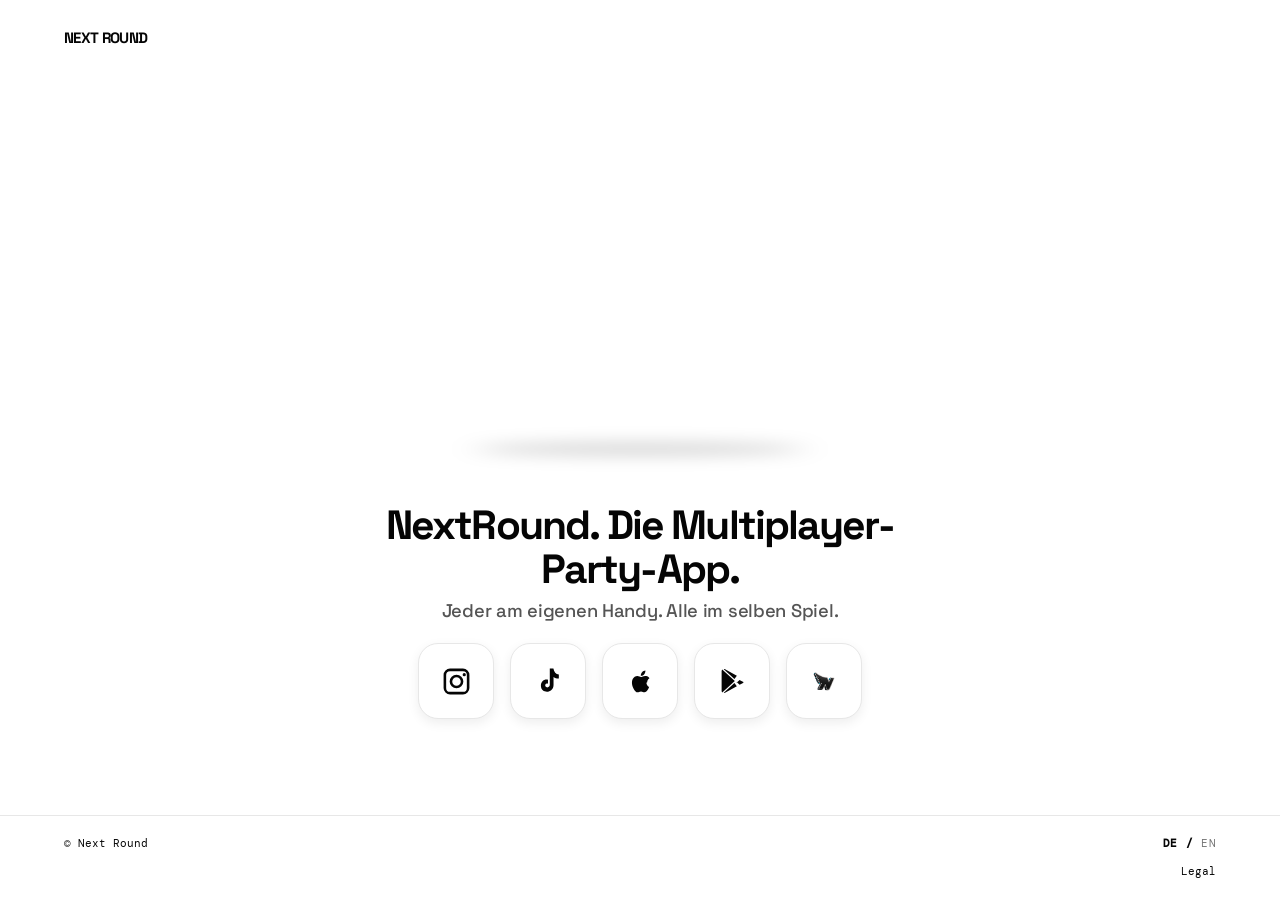
==== index.html @ 53baf475 "Update index.html" ====
<!doctype html>
<html lang="de">
<head>
  <meta charset="utf-8">
  <meta name="viewport" content="width=device-width,initial-scale=1">
  <meta name="theme-color" content="#ffffff">

  <title>NextRound. Die Multiplayer-Party-App.</title>

  <meta
    name="description"
    content="NextRound. Die Multiplayer-Party-App. Jeder am eigenen Handy. Alle im selben Spiel."
  >

  <meta property="og:title" content="NextRound. Die Multiplayer-Party-App.">
  <meta property="og:description" content="Jeder am eigenen Handy. Alle im selben Spiel.">
  <meta property="og:type" content="website">
  <meta
    property="og:image"
    content="https://ntjourney.github.io/C109D335-EFBE-4BED-9522-CA814AA267DD.png"
  >
  <meta property="og:image:alt" content="NextRound Logo">

  <meta name="twitter:card" content="summary_large_image">
  <meta name="twitter:title" content="NextRound. Die Multiplayer-Party-App.">
  <meta name="twitter:description" content="Jeder am eigenen Handy. Alle im selben Spiel.">
  <meta
    name="twitter:image"
    content="https://ntjourney.github.io/C109D335-EFBE-4BED-9522-CA814AA267DD.png"
  >

  <link rel="stylesheet" href="home.css">

  <style>
    .claim {
      line-height: 1.1;
    }

    .claim-main,
    .claim-sub {
      display: block;
    }

    .claim-main {
      font-size: clamp(1.55rem, 3.2vw, 2.55rem);
      font-weight: 700;
      letter-spacing: -.045em;
    }

    .claim-sub {
      margin-top: .55rem;
      font-size: clamp(.95rem, 1.45vw, 1.15rem);
      font-weight: 500;
      letter-spacing: -.015em;
      opacity: .68;
    }

    .store-modal[hidden] {
      display: none;
    }

    .store-modal {
      position: fixed;
      z-index: 1000;
      inset: 0;
    }

    .store-modal__backdrop {
      position: absolute;
      inset: 0;
      background: rgba(5, 5, 5, .42);
      backdrop-filter: blur(10px);
    }

    .store-modal__card {
      position: relative;
      z-index: 1;
      top: 50%;
      left: 50%;
      width: min(91vw, 480px);
      padding: 46px 34px 36px;
      border: 1px solid rgba(0, 0, 0, .06);
      border-radius: 30px;
      background: rgba(255, 255, 255, .97);
      box-shadow: 0 28px 80px rgba(0, 0, 0, .25);
      transform: translate(-50%, -50%);
      text-align: center;
    }

    .store-modal__close {
      position: absolute;
      top: 17px;
      right: 17px;
      display: grid;
      place-items: center;
      width: 34px;
      height: 34px;
      border: 0;
      border-radius: 50%;
      background: #f1f1f1;
      color: #050505;
      font-size: 24px;
      line-height: 1;
      cursor: pointer;
      transition: transform .18s, background .18s;
    }

    .store-modal__close:hover {
      background: #e7e7e7;
      transform: scale(1.06);
    }

    .store-modal__logo {
      display: block;
      width: 120px;
      height: 120px;
      margin: 0 auto 24px;
      object-fit: contain;
      filter: drop-shadow(0 14px 12px rgba(0, 0, 0, .22));
    }

    .store-modal__kicker {
      margin: 0 0 10px;
      color: #35bccc;
      font: 500 11px 'DM Mono', monospace;
      letter-spacing: .14em;
    }

    .store-modal h2 {
      margin: 0;
      color: #050505;
      font-size: clamp(28px, 6vw, 38px);
      font-weight: 700;
      letter-spacing: -.055em;
      line-height: 1.04;
    }

    .store-modal__text {
      margin: 16px 0 25px;
      color: #555;
      font-size: 16px;
      line-height: 1.55;
    }

    /* Footer-Aufbau */
    .site-footer .footer-inner {
      display: flex;
      width: 100%;
      flex-direction: column;
      gap: 14px;
    }

    .site-footer .footer-top {
      display: flex;
      width: 100%;
      align-items: center;
      justify-content: space-between;
      gap: 18px;
    }

    .site-footer .footer-links {
      display: flex;
      align-items: center;
      gap: 16px;
    }

    /* Legal-Link */
    .footer-links a {
      text-decoration: none;
      transition: color .18s ease;
    }

    .footer-links a:hover {
      color: #168e99;
      text-decoration: underline;
      text-decoration-color: var(--cyan);
    }

    /* Sprachumschaltung */
    .language-switch {
      display: flex;
      align-items: center;
      gap: 8px;
      color: #050505;
      font: 500 11px 'DM Mono', monospace;
      letter-spacing: .04em;
      text-transform: uppercase;
    }

    /* DE: aktiv, schwarz und fett */
    .language-switch .language-active,
    .language-switch .language-separator {
      color: #050505 !important;
      font-weight: 700 !important;
    }

    /* EN: inaktiv, heller und normal dick */
    .language-switch a {
      color: #777777 !important;
      font-weight: 400 !important;
      text-decoration: none;
      transition: color .18s ease;
    }

    .language-switch a:hover {
      color: #168e99 !important;
      text-decoration: underline;
      text-decoration-color: var(--cyan);
    }

    @media (max-width: 600px) {
      .store-modal__card {
        padding: 42px 24px 30px;
        border-radius: 26px;
      }

      .store-modal__logo {
        width: 105px;
        height: 105px;
        margin-bottom: 20px;
      }

      .site-footer {
        margin-top: 34px;
        padding-top: 28px;
        padding-bottom: 38px;
      }

      .site-footer .footer-inner {
        width: 100%;
        gap: 18px;
      }

      .site-footer .footer-top {
        align-items: center;
        justify-content: space-between;
      }

      .site-footer .footer-links {
        gap: 12px;
      }
    }

    /* Entfernt automatisch generierte Pseudoelemente */
    .language-switch::before,
    .language-switch::after,
    .language-switch *::before,
    .language-switch *::after {
      content: none !important;
      display: none !important;
    }
  </style>
</head>

<body>
  <div class="page">

    <header class="site-header">
      <div class="brand">Next Round</div>
    </header>

    <main>
      <section class="hero-3d" aria-label="Rotierendes Next Round N-Logo">
        <div id="logo3d"></div>
      </section>

      <p class="claim">
        <span class="claim-main">
          NextRound. Die Multiplayer-Party-App.
        </span>

        <span class="claim-sub">
          Jeder am eigenen Handy. Alle im selben Spiel.
        </span>
      </p>

      <div class="icon-row" aria-label="Next Round Links">

        <a
          class="icon-button"
          href="https://www.instagram.com/nt_j0urney?igsh=Z3h2dmNkZ2piNjZh"
          target="_blank"
          rel="noopener"
          aria-label="Instagram"
        >
          <svg viewBox="0 0 24 24" aria-hidden="true">
            <path d="M7 2h10a5 5 0 0 1 5 5v10a5 5 0 0 1-5 5H7a5 5 0 0 1-5-5V7a5 5 0 0 1 5-5Zm0 2a3 3 0 0 0-3 3v10a3 3 0 0 0 3 3h10a3 3 0 0 0 3-3V7a3 3 0 0 0-3-3H7Zm5 2.7A5.3 5.3 0 1 1 6.7 12 5.3 5.3 0 0 1 12 6.7Zm0 2A3.3 3.3 0 1 0 15.3 12 3.3 3.3 0 0 0 12 8.7ZM18 5.5a1.25 1.25 0 1 1 0 2.5 1.25 1.25 0 0 1 0-2.5Z"/>
          </svg>
        </a>

        <a
          class="icon-button"
          href="https://www.tiktok.com/@nt_journey?_r=1&_t=ZG-98kAqMVzl0T"
          target="_blank"
          rel="noopener"
          aria-label="TikTok"
        >
          <svg viewBox="0 0 24 24" aria-hidden="true">
            <path d="M15.8 2c.4 2.7 1.9 4.4 4.2 4.6v3.1c-1.5.1-2.8-.4-4.1-1.2v6.2c0 5-5.5 6.5-8.3 4.1-1.8-1.5-2-5.1-.4-6.8 1.1-1.2 2.6-1.7 4.4-1.4v3.1c-.8-.3-1.7.1-2 .7-.4.9.1 1.9 1 2.1 1.3.4 2.4-.6 2.4-1.9V2h2.8Z"/>
          </svg>
        </a>

        <button
          class="icon-button"
          type="button"
          data-store-modal
          aria-label="App Store"
        >
          <svg viewBox="0 0 24 24" aria-hidden="true">
            <path d="M17.1 12.7c0-2.2 1.8-3.2 1.9-3.3-1-1.5-2.6-1.7-3.2-1.7-1.4-.1-2.7.8-3.4.8-.7 0-1.7-.8-2.8-.8-1.5 0-2.8.9-3.5 2.2-1.5 2.6-.4 6.4 1 8.4.7 1 1.5 2.1 2.6 2.1 1 0 1.4-.7 2.7-.7 1.2 0 1.6.7 2.7.7 1.1 0 1.8-1 2.5-2 .8-1.1 1.1-2.2 1.1-2.3-.1 0-2.1-.8-2.1-3.4ZM14.9 6.3c.6-.8 1-1.8.9-2.9-.9 0-2 .6-2.6 1.4-.6.7-1.1 1.8-1 2.8 1 .1 2-.5 2.7-1.3Z"/>
          </svg>
        </button>

        <button
          class="icon-button"
          type="button"
          data-store-modal
          aria-label="Google Play"
        >
          <svg class="play" viewBox="0 0 24 24" aria-hidden="true">
            <path d="M3.5 2.4 13.9 12 3.5 21.6c-.3-.4-.5-.9-.5-1.5V3.9c0-.6.2-1.1.5-1.5Zm11.9 11 2.5-2.3c.8.4 2.2 1.2 2.8 1.5.5.3.5.8 0 1.1l-2.8 1.5-2.5-2.4Zm-1.8.2-8.8 8.1c.4.2.9.2 1.4-.1l9.4-5.2-2-2.8Zm0-3.2 2-2.8-9.4-5.2c-.5-.3-1-.3-1.4-.1l8.8 8.1Z"/>
          </svg>
        </button>

        <a
          class="icon-button"
          href="https://next-round-f1d727ea.base44.app/"
          target="_blank"
          rel="noopener"
          aria-label="NextRound Web-App öffnen"
        >
          <img
            src="C109D335-EFBE-4BED-9522-CA814AA267DD.png"
            alt=""
            aria-hidden="true"
            style="width:28px;height:28px;object-fit:contain"
          >
        </a>

      </div>
    </main>

    <footer class="site-footer">
      <div class="footer-inner">

        <div class="footer-top">
          <div>© <span id="year"></span> Next Round</div>

          <div class="language-switch" aria-label="Sprache">
            <span class="language-active">DE</span>
            <span class="language-separator" aria-hidden="true">/</span>
            <a href="en/index.html" lang="en">EN</a>
          </div>
        </div>

        <nav class="footer-links" aria-label="Rechtliches">
          <a href="legal.html">Legal</a>
        </nav>

      </div>
    </footer>

  </div>

  <div
    class="store-modal"
    id="store-modal"
    hidden
    role="dialog"
    aria-modal="true"
    aria-labelledby="modal-title"
  >
    <div class="store-modal__backdrop" data-close-modal></div>

    <section class="store-modal__card">

      <button
        class="store-modal__close"
        type="button"
        aria-label="Schließen"
        data-close-modal
      >
        ×
      </button>

      <img
        class="store-modal__logo"
        src="C109D335-EFBE-4BED-9522-CA814AA267DD.png"
        alt="NextRound Logo"
      >

      <p class="store-modal__kicker">COMING SOON</p>

      <h2 id="modal-title">
        Die App ist bald verfügbar.
      </h2>

      <p class="store-modal__text">
        Wir arbeiten mit Hochdruck daran.<br>
        Sei gespannt!
      </p>

    </section>
  </div>

  <script>
    document.getElementById("year").textContent =
      new Date().getFullYear();

    const storeModal =
      document.getElementById("store-modal");

    const openStoreModal = () => {
      storeModal.hidden = false;
      document.body.style.overflow = "hidden";
    };

    const closeStoreModal = () => {
      storeModal.hidden = true;
      document.body.style.overflow = "";
    };

    document
      .querySelectorAll("[data-store-modal]")
      .forEach((button) => {
        button.addEventListener("click", openStoreModal);
      });
---- home.css ----
@import url('https://fonts.googleapis.com/css2?family=DM+Mono:wght@400;500&family=Space+Grotesk:wght@400;500;600;700&display=swap');

:root {
  --cyan: #66dce8;
  --black: #050505;
  --line: #e7e7e7;
}

* {
  box-sizing: border-box;
}

html,
body {
  min-height: 100%;
  margin: 0;
  background: #fff;
}

body {
  color: var(--black);
  font-family: 'Space Grotesk', Arial, sans-serif;
}

.page {
  display: grid;
  grid-template-rows: auto minmax(0, 1fr) auto;
  height: 100svh;
  min-height: 100svh;
  overflow: hidden;
}

header,
main,
footer {
  width: min(100%, 1440px);
  margin: auto;
}

.site-header {
  display: flex;
  align-items: center;
  justify-content: space-between;
  padding: 28px clamp(24px, 5vw, 74px);
}

.brand {
  font-size: 15px;
  font-weight: 700;
  letter-spacing: -.045em;
  text-transform: uppercase;
}

.status {
  display: flex;
  align-items: center;
  gap: 10px;
  padding: 9px 15px 9px 13px;
  border-radius: 999px;
  background: var(--black);
  color: #fff;
  font: 11px 'DM Mono', monospace;
  text-transform: uppercase;
}

.dot {
  width: 9px;
  height: 9px;
  border-radius: 50%;
  background: var(--cyan);
  box-shadow: 0 0 13px rgba(102, 220, 232, .8);
}

main {
  min-height: 0;
  display: flex;
  flex-direction: column;
  align-items: center;
  justify-content: center;
  padding: 10px clamp(20px, 5vw, 72px) 22px;
  text-align: center;
}

.hero-3d {
  position: relative;
  width: min(100%, 650px);
  height: clamp(260px, 38svh, 430px);
  isolation: isolate;
}

.hero-3d:after {
  position: absolute;
  z-index: -1;
  bottom: 11%;
  left: 50%;
  width: clamp(160px, 31vw, 330px);
  height: 28px;
  border-radius: 50%;
  background: rgba(0, 0, 0, .16);
  filter: blur(17px);
  transform: translateX(-50%) scaleY(.48);
  content: '';
}

#logo3d,
#logo3d canvas {
  display: block;
  width: 100%;
  height: 100%;
  outline: 0;
}

.claim {
  max-width: 590px;
  margin: 2px auto 22px;
  font-size: clamp(19px, 2.1vw, 25px);
  font-weight: 500;
  letter-spacing: -.025em;
  line-height: 1.4;
}

.icon-row {
  display: flex;
  flex-wrap: wrap;
  justify-content: center;
  gap: 16px;
}

.icon-button {
  display: grid;
  place-items: center;
  width: 76px;
  height: 76px;
  border: 1px solid var(--line);
  border-radius: 20px;
  background: #fff;
  color: var(--black);
  box-shadow: 0 4px 12px rgba(0, 0, 0, .07);
  transition: transform .18s ease, box-shadow .18s ease;
}

.icon-button:hover {
  box-shadow: 0 8px 18px rgba(0, 0, 0, .12);
  transform: translateY(-3px);
}

.icon-button svg {
  width: 31px;
  height: 31px;
  fill: currentColor;
}

.icon-button .play {
  width: 29px;
  height: 32px;
}

.site-footer {
  display: flex;
  align-items: center;
  justify-content: space-between;
  gap: 18px;
  margin-top: auto;
  padding: 20px clamp(24px, 5vw, 74px) 22px;
  border-top: 1px solid var(--line);
  font: 11px 'DM Mono', monospace;
}

.site-footer nav {
  display: flex;
  flex-wrap: wrap;
  justify-content: flex-end;
  gap: 16px;
}

.site-footer a {
  color: var(--black);
  text-decoration: none;
}

.site-footer a:hover {
  text-decoration: underline;
}

@media (max-width: 600px) {
  .page {
    height: auto;
    min-height: 100svh;
    overflow: visible;
  }

  .site-header {
    padding-top: 22px;
    padding-bottom: 20px;
  }

  .brand {
    font-size: 14px;
  }

  .status {
    gap: 8px;
    padding: 8px 12px;
    font-size: 10px;
  }

  .dot {
    width: 8px;
    height: 8px;
  }

  main {
    justify-content: flex-start;
    min-height: 100svh;
        padding-top: 8px;
        padding-bottom: 40px;
  }

  .hero-3d {
    height: clamp(300px, 92vw, 410px);
  }

  .hero-3d:after {
    bottom: 9%;
    width: 210px;
  }

  .claim {
    max-width: 400px;
    margin-top: 0;
    margin-bottom: 29px;
    font-size: clamp(18px, 5.1vw, 22px);
  }

  .icon-row {
    gap: 11px;
  }

  .icon-button {
    width: 64px;
    height: 64px;
    border-radius: 17px;
  }

  .icon-button svg {
    width: 27px;
    height: 27px;
  }

  .icon-button .play {
    width: 29px;
    height: 32px;
  }

  .site-footer {
    flex-direction: column;
    align-items: flex-start;
    margin-top: 0px;
    padding-top: 40px;
    padding-bottom: 26px;
  }

  .site-footer nav {
    justify-content: flex-start;
    gap: 12px;
  }
}
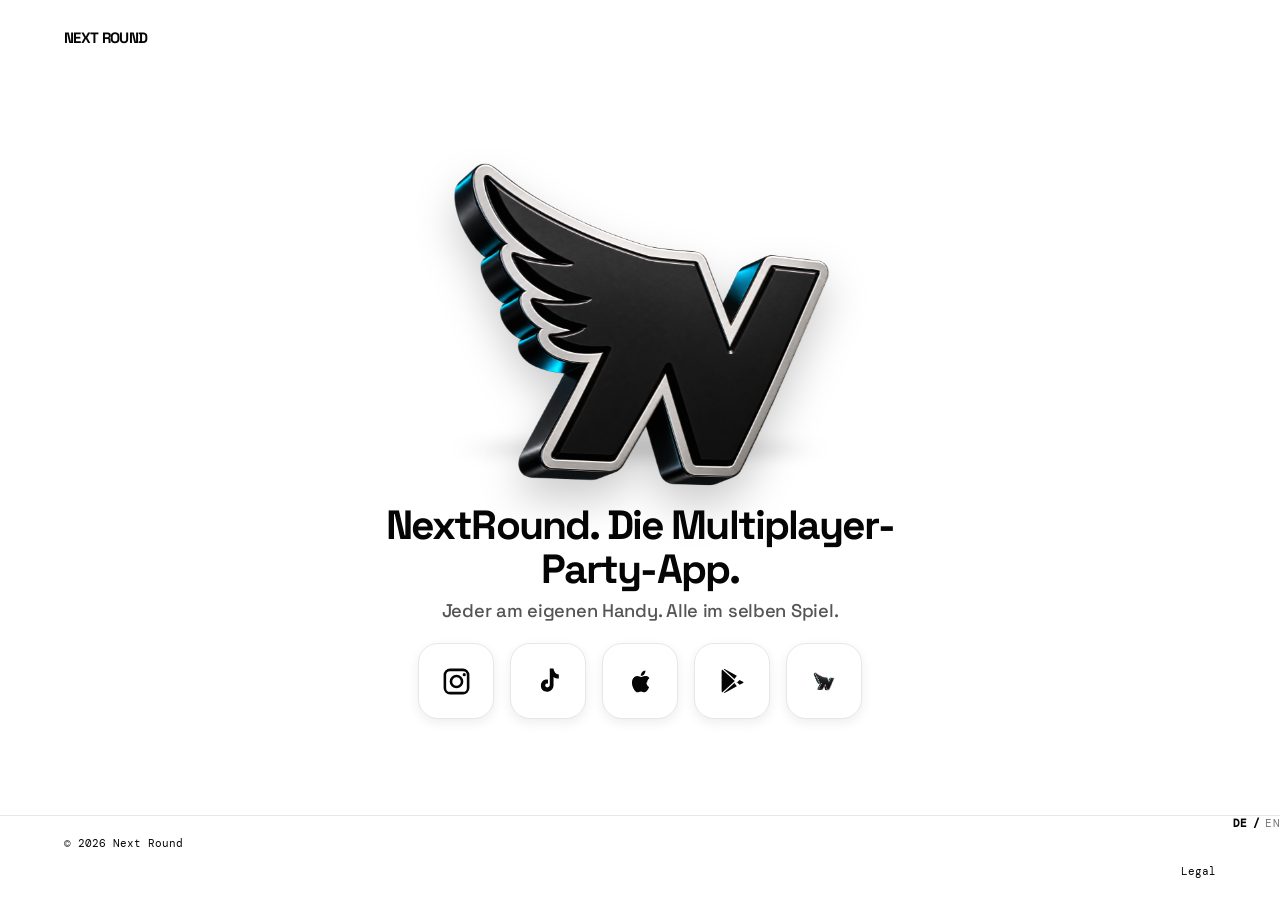
==== commit de3525a1: "Update index.html" ====
--- a/index.html
+++ b/index.html
@@ -420,8 +420,25 @@
       document.body.style.overflow = "";
     };
 
-    document
+     document
       .querySelectorAll("[data-store-modal]")
       .forEach((button) => {
         button.addEventListener("click", openStoreModal);
       });
+
+    document
+      .querySelectorAll("[data-close-modal]")
+      .forEach((button) => {
+        button.addEventListener("click", closeStoreModal);
+      });
+
+    document.addEventListener("keydown", (event) => {
+      if (event.key === "Escape" && !storeModal.hidden) {
+        closeStoreModal();
+      }
+    });
+  </script>
+
+  <script type="module" src="hero-3d.js"></script>
+</body>
+</html>
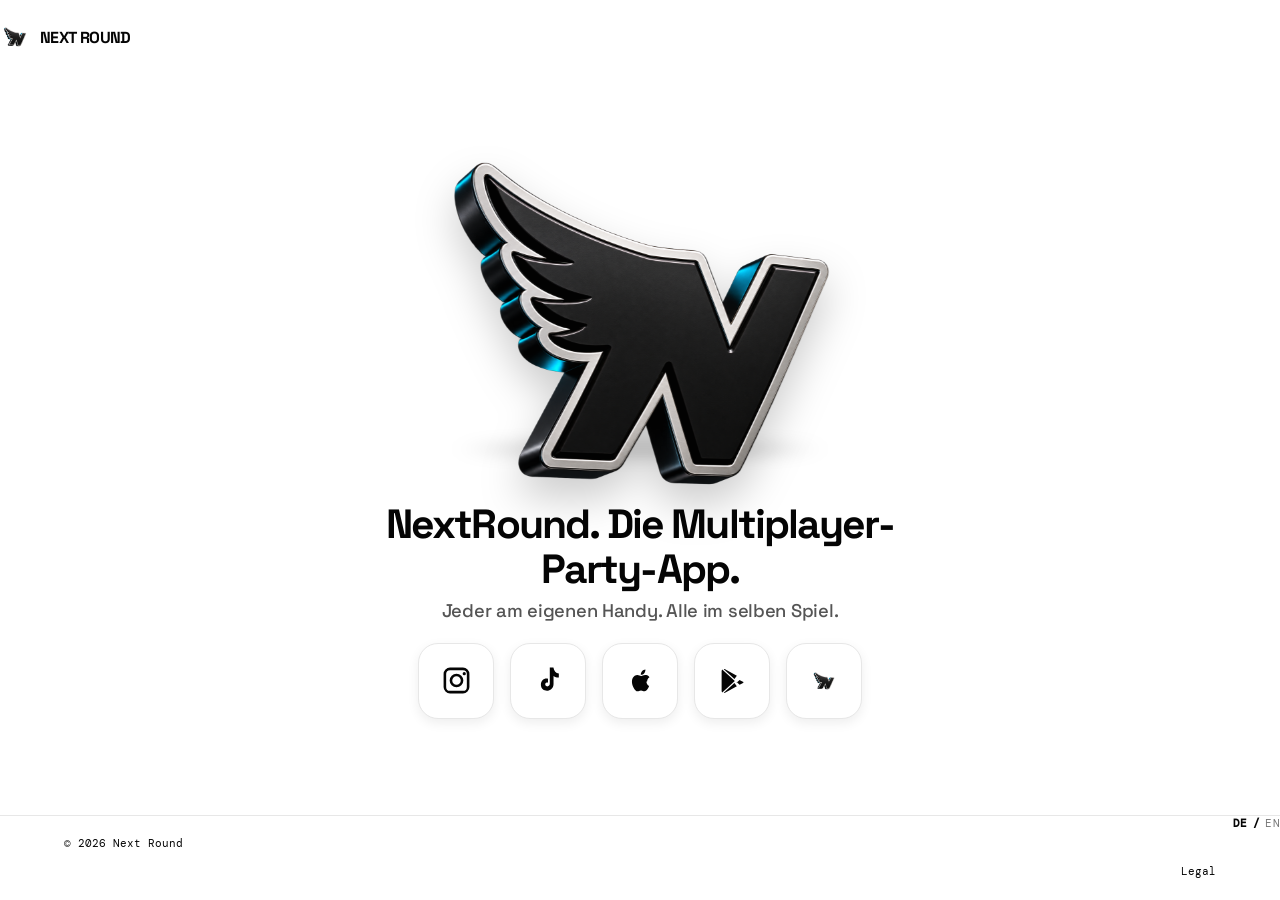
==== commit 90df2c4e: "Update index.html" ====
--- a/index.html
+++ b/index.html
@@ -32,232 +32,273 @@
   <link rel="stylesheet" href="home.css">
 
   <style>
-    .claim {
-      line-height: 1.1;
-    }
-
-    .claim-main,
-    .claim-sub {
-      display: block;
-    }
-
-    .claim-main {
-      font-size: clamp(1.55rem, 3.2vw, 2.55rem);
-      font-weight: 700;
-      letter-spacing: -.045em;
-    }
-
-    .claim-sub {
-      margin-top: .55rem;
-      font-size: clamp(.95rem, 1.45vw, 1.15rem);
-      font-weight: 500;
-      letter-spacing: -.015em;
-      opacity: .68;
-    }
-
-    .store-modal[hidden] {
-      display: none;
-    }
-
-    .store-modal {
-      position: fixed;
-      z-index: 1000;
-      inset: 0;
-    }
-
-    .store-modal__backdrop {
-      position: absolute;
-      inset: 0;
-      background: rgba(5, 5, 5, .42);
-      backdrop-filter: blur(10px);
-    }
-
+  .claim {
+    line-height: 1.1;
+  }
+
+  .claim-main,
+  .claim-sub {
+    display: block;
+  }
+
+  .claim-main {
+    font-size: clamp(1.55rem, 3.2vw, 2.55rem);
+    font-weight: 700;
+    letter-spacing: -.045em;
+  }
+
+  .claim-sub {
+    margin-top: .55rem;
+    font-size: clamp(.95rem, 1.45vw, 1.15rem);
+    font-weight: 500;
+    letter-spacing: -.015em;
+    opacity: .68;
+  }
+
+  .store-modal[hidden] {
+    display: none;
+  }
+
+  .store-modal {
+    position: fixed;
+    z-index: 1000;
+    inset: 0;
+  }
+
+  .store-modal__backdrop {
+    position: absolute;
+    inset: 0;
+    background: rgba(5, 5, 5, .42);
+    backdrop-filter: blur(10px);
+  }
+
+  .store-modal__card {
+    position: relative;
+    z-index: 1;
+    top: 50%;
+    left: 50%;
+    width: min(91vw, 480px);
+    padding: 46px 34px 36px;
+    border: 1px solid rgba(0, 0, 0, .06);
+    border-radius: 30px;
+    background: rgba(255, 255, 255, .97);
+    box-shadow: 0 28px 80px rgba(0, 0, 0, .25);
+    transform: translate(-50%, -50%);
+    text-align: center;
+  }
+
+  .store-modal__close {
+    position: absolute;
+    top: 17px;
+    right: 17px;
+    display: grid;
+    place-items: center;
+    width: 34px;
+    height: 34px;
+    border: 0;
+    border-radius: 50%;
+    background: #f1f1f1;
+    color: #050505;
+    font-size: 24px;
+    line-height: 1;
+    cursor: pointer;
+    transition: transform .18s, background .18s;
+  }
+
+  .store-modal__close:hover {
+    background: #e7e7e7;
+    transform: scale(1.06);
+  }
+
+  .store-modal__logo {
+    display: block;
+    width: 120px;
+    height: 120px;
+    margin: 0 auto 24px;
+    object-fit: contain;
+    filter: drop-shadow(0 14px 12px rgba(0, 0, 0, .22));
+  }
+
+  .store-modal__kicker {
+    margin: 0 0 10px;
+    color: #35bccc;
+    font: 500 11px 'DM Mono', monospace;
+    letter-spacing: .14em;
+  }
+
+  .store-modal h2 {
+    margin: 0;
+    color: #050505;
+    font-size: clamp(28px, 6vw, 38px);
+    font-weight: 700;
+    letter-spacing: -.055em;
+    line-height: 1.04;
+  }
+
+  .store-modal__text {
+    margin: 16px 0 25px;
+    color: #555;
+    font-size: 16px;
+    line-height: 1.55;
+  }
+
+  /* Footer-Aufbau */
+  .site-footer .footer-inner {
+    display: flex;
+    width: 100%;
+    flex-direction: column;
+    gap: 14px;
+  }
+
+  .site-footer .footer-top {
+    display: flex;
+    width: 100%;
+    align-items: center;
+    justify-content: space-between;
+    gap: 18px;
+  }
+
+  .site-footer .footer-links {
+    display: flex;
+    align-items: center;
+    gap: 16px;
+  }
+
+  /* Legal-Link */
+  .footer-links a {
+    text-decoration: none;
+    transition: color .18s ease;
+  }
+
+  .footer-links a:hover {
+    color: #168e99;
+    text-decoration: underline;
+    text-decoration-color: var(--cyan);
+  }
+
+  /* Sprachumschaltung */
+  .language-switch {
+    display: flex;
+    align-items: center;
+    gap: 8px;
+    color: #050505;
+    font: 500 11px 'DM Mono', monospace;
+    letter-spacing: .04em;
+    text-transform: uppercase;
+  }
+
+  /* DE: aktiv, schwarz und fett */
+  .language-switch .language-active,
+  .language-switch .language-separator {
+    color: #050505 !important;
+    font-weight: 700 !important;
+  }
+
+  /* EN: inaktiv, heller und normal dick */
+  .language-switch a {
+    color: #777777 !important;
+    font-weight: 400 !important;
+    text-decoration: none;
+    transition: color .18s ease;
+  }
+
+  .language-switch a:hover {
+    color: #168e99 !important;
+    text-decoration: underline;
+    text-decoration-color: var(--cyan);
+  }
+
+  @media (max-width: 600px) {
     .store-modal__card {
-      position: relative;
-      z-index: 1;
-      top: 50%;
-      left: 50%;
-      width: min(91vw, 480px);
-      padding: 46px 34px 36px;
-      border: 1px solid rgba(0, 0, 0, .06);
-      border-radius: 30px;
-      background: rgba(255, 255, 255, .97);
-      box-shadow: 0 28px 80px rgba(0, 0, 0, .25);
-      transform: translate(-50%, -50%);
-      text-align: center;
-    }
-
-    .store-modal__close {
-      position: absolute;
-      top: 17px;
-      right: 17px;
-      display: grid;
-      place-items: center;
-      width: 34px;
-      height: 34px;
-      border: 0;
-      border-radius: 50%;
-      background: #f1f1f1;
-      color: #050505;
-      font-size: 24px;
-      line-height: 1;
-      cursor: pointer;
-      transition: transform .18s, background .18s;
-    }
-
-    .store-modal__close:hover {
-      background: #e7e7e7;
-      transform: scale(1.06);
+      padding: 42px 24px 30px;
+      border-radius: 26px;
     }
 
     .store-modal__logo {
-      display: block;
-      width: 120px;
-      height: 120px;
-      margin: 0 auto 24px;
-      object-fit: contain;
-      filter: drop-shadow(0 14px 12px rgba(0, 0, 0, .22));
-    }
-
-    .store-modal__kicker {
-      margin: 0 0 10px;
-      color: #35bccc;
-      font: 500 11px 'DM Mono', monospace;
-      letter-spacing: .14em;
-    }
-
-    .store-modal h2 {
-      margin: 0;
-      color: #050505;
-      font-size: clamp(28px, 6vw, 38px);
-      font-weight: 700;
-      letter-spacing: -.055em;
-      line-height: 1.04;
-    }
-
-    .store-modal__text {
-      margin: 16px 0 25px;
-      color: #555;
-      font-size: 16px;
-      line-height: 1.55;
-    }
-
-    /* Footer-Aufbau */
+      width: 105px;
+      height: 105px;
+      margin-bottom: 20px;
+    }
+
+    .site-footer {
+      margin-top: 34px;
+      padding-top: 28px;
+      padding-bottom: 38px;
+    }
+
     .site-footer .footer-inner {
-      display: flex;
       width: 100%;
-      flex-direction: column;
-      gap: 14px;
+      gap: 18px;
     }
 
     .site-footer .footer-top {
-      display: flex;
-      width: 100%;
       align-items: center;
       justify-content: space-between;
-      gap: 18px;
     }
 
     .site-footer .footer-links {
-      display: flex;
-      align-items: center;
-      gap: 16px;
-    }
-
-    /* Legal-Link */
-    .footer-links a {
-      text-decoration: none;
-      transition: color .18s ease;
-    }
-
-    .footer-links a:hover {
-      color: #168e99;
-      text-decoration: underline;
-      text-decoration-color: var(--cyan);
-    }
-
-    /* Sprachumschaltung */
-    .language-switch {
-      display: flex;
-      align-items: center;
-      gap: 8px;
-      color: #050505;
-      font: 500 11px 'DM Mono', monospace;
-      letter-spacing: .04em;
-      text-transform: uppercase;
-    }
-
-    /* DE: aktiv, schwarz und fett */
-    .language-switch .language-active,
-    .language-switch .language-separator {
-      color: #050505 !important;
-      font-weight: 700 !important;
-    }
-
-    /* EN: inaktiv, heller und normal dick */
-    .language-switch a {
-      color: #777777 !important;
-      font-weight: 400 !important;
-      text-decoration: none;
-      transition: color .18s ease;
-    }
-
-    .language-switch a:hover {
-      color: #168e99 !important;
-      text-decoration: underline;
-      text-decoration-color: var(--cyan);
-    }
-
-    @media (max-width: 600px) {
-      .store-modal__card {
-        padding: 42px 24px 30px;
-        border-radius: 26px;
-      }
-
-      .store-modal__logo {
-        width: 105px;
-        height: 105px;
-        margin-bottom: 20px;
-      }
-
-      .site-footer {
-        margin-top: 34px;
-        padding-top: 28px;
-        padding-bottom: 38px;
-      }
-
-      .site-footer .footer-inner {
-        width: 100%;
-        gap: 18px;
-      }
-
-      .site-footer .footer-top {
-        align-items: center;
-        justify-content: space-between;
-      }
-
-      .site-footer .footer-links {
-        gap: 12px;
-      }
-    }
-
-    /* Entfernt automatisch generierte Pseudoelemente */
-    .language-switch::before,
-    .language-switch::after,
-    .language-switch *::before,
-    .language-switch *::after {
-      content: none !important;
-      display: none !important;
-    }
-  </style>
+      gap: 12px;
+    }
+
+    .site-header .brand-logo {
+      width: 27px;
+      height: 27px;
+    }
+
+    .site-header .brand {
+      font-size: 15px;
+    }
+  }
+
+  /* Marken-Header: Logo + Next Round */
+  .site-header {
+    display: flex;
+    align-items: center;
+    padding: 22px 0;
+  }
+
+  .site-header .brand {
+    display: inline-flex;
+    align-items: center;
+    gap: 10px;
+    color: #050505;
+    font: 700 16px 'Space Grotesk', Arial, sans-serif;
+    letter-spacing: -.04em;
+    text-decoration: none;
+  }
+
+  .site-header .brand-logo {
+    display: block;
+    width: 30px;
+    height: 30px;
+    object-fit: contain;
+  }
+
+  /* Entfernt automatisch generierte Pseudoelemente */
+  .language-switch::before,
+  .language-switch::after,
+  .language-switch *::before,
+  .language-switch *::after {
+    content: none !important;
+    display: none !important;
+  }
+</style>
 </head>
 
 <body>
   <div class="page">
 
-    <header class="site-header">
-      <div class="brand">Next Round</div>
-    </header>
+   <header class="site-header">
+  <a class="brand" href="index.html" aria-label="Next Round – Startseite">
+    <img
+      class="brand-logo"
+      src="C109D335-EFBE-4BED-9522-CA814AA267DD.png"
+      alt=""
+      aria-hidden="true"
+    >
+    <span>Next Round</span>
+  </a>
+</header>
 
     <main>
       <section class="hero-3d" aria-label="Rotierendes Next Round N-Logo">
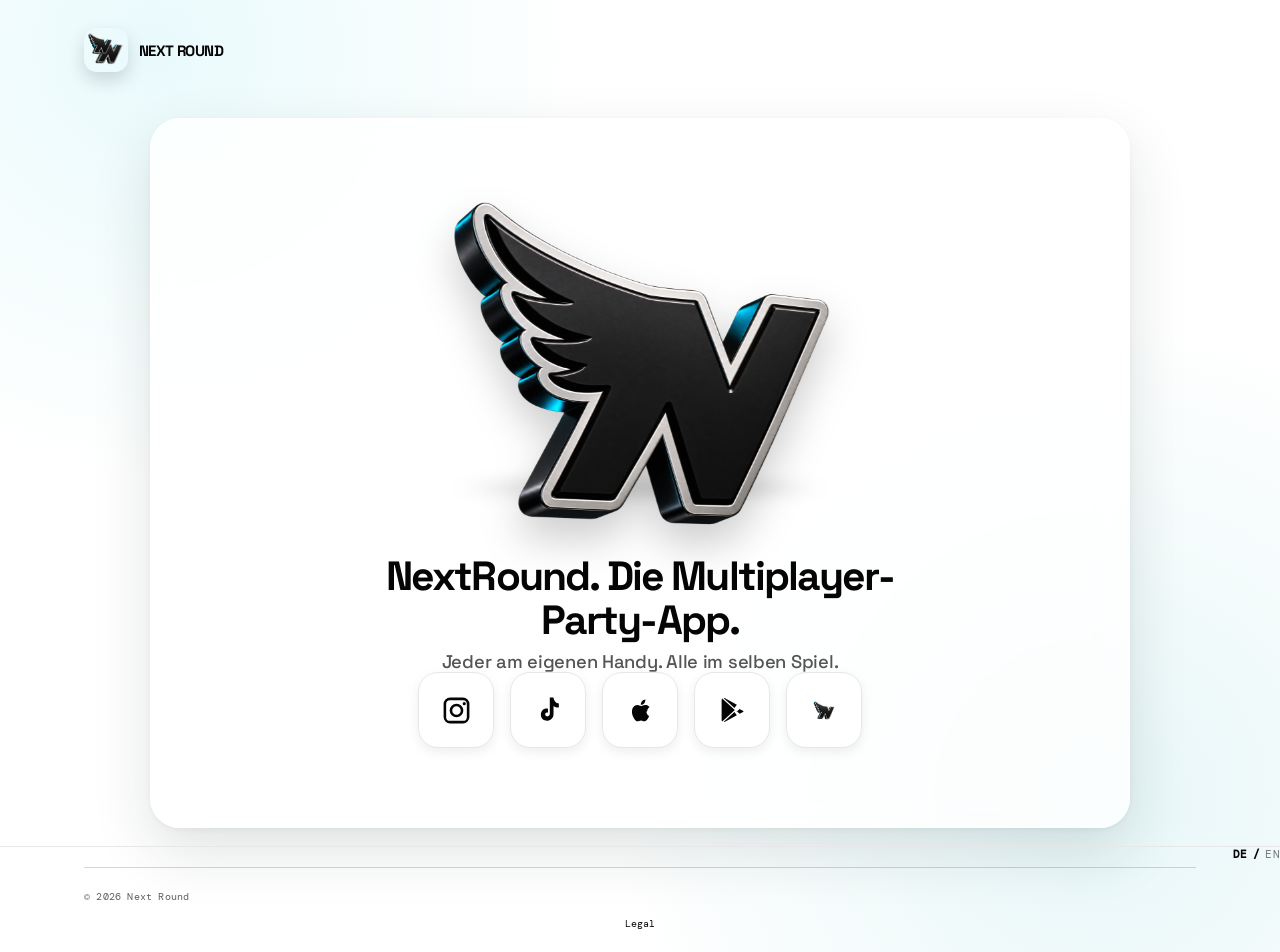
==== commit e4fb23f9: "Update index.html" ====
--- a/index.html
+++ b/index.html
@@ -29,356 +29,378 @@
     content="https://ntjourney.github.io/C109D335-EFBE-4BED-9522-CA814AA267DD.png"
   >
 
+  <!-- Legal-Design zuerst, Startseiten-Design danach -->
+  <link rel="stylesheet" href="styles.css">
   <link rel="stylesheet" href="home.css">
 
   <style>
-  .claim {
-    line-height: 1.1;
-  }
-
-  .claim-main,
-  .claim-sub {
-    display: block;
-  }
-
-  .claim-main {
-    font-size: clamp(1.55rem, 3.2vw, 2.55rem);
-    font-weight: 700;
-    letter-spacing: -.045em;
-  }
-
-  .claim-sub {
-    margin-top: .55rem;
-    font-size: clamp(.95rem, 1.45vw, 1.15rem);
-    font-weight: 500;
-    letter-spacing: -.015em;
-    opacity: .68;
-  }
-
-  .store-modal[hidden] {
-    display: none;
-  }
-
-  .store-modal {
-    position: fixed;
-    z-index: 1000;
-    inset: 0;
-  }
-
-  .store-modal__backdrop {
-    position: absolute;
-    inset: 0;
-    background: rgba(5, 5, 5, .42);
-    backdrop-filter: blur(10px);
-  }
-
-  .store-modal__card {
-    position: relative;
-    z-index: 1;
-    top: 50%;
-    left: 50%;
-    width: min(91vw, 480px);
-    padding: 46px 34px 36px;
-    border: 1px solid rgba(0, 0, 0, .06);
-    border-radius: 30px;
-    background: rgba(255, 255, 255, .97);
-    box-shadow: 0 28px 80px rgba(0, 0, 0, .25);
-    transform: translate(-50%, -50%);
-    text-align: center;
-  }
-
-  .store-modal__close {
-    position: absolute;
-    top: 17px;
-    right: 17px;
-    display: grid;
-    place-items: center;
-    width: 34px;
-    height: 34px;
-    border: 0;
-    border-radius: 50%;
-    background: #f1f1f1;
-    color: #050505;
-    font-size: 24px;
-    line-height: 1;
-    cursor: pointer;
-    transition: transform .18s, background .18s;
-  }
-
-  .store-modal__close:hover {
-    background: #e7e7e7;
-    transform: scale(1.06);
-  }
-
-  .store-modal__logo {
-    display: block;
-    width: 120px;
-    height: 120px;
-    margin: 0 auto 24px;
-    object-fit: contain;
-    filter: drop-shadow(0 14px 12px rgba(0, 0, 0, .22));
-  }
-
-  .store-modal__kicker {
-    margin: 0 0 10px;
-    color: #35bccc;
-    font: 500 11px 'DM Mono', monospace;
-    letter-spacing: .14em;
-  }
-
-  .store-modal h2 {
-    margin: 0;
-    color: #050505;
-    font-size: clamp(28px, 6vw, 38px);
-    font-weight: 700;
-    letter-spacing: -.055em;
-    line-height: 1.04;
-  }
-
-  .store-modal__text {
-    margin: 16px 0 25px;
-    color: #555;
-    font-size: 16px;
-    line-height: 1.55;
-  }
-
-  /* Footer-Aufbau */
-  .site-footer .footer-inner {
-    display: flex;
-    width: 100%;
-    flex-direction: column;
-    gap: 14px;
-  }
-
-  .site-footer .footer-top {
-    display: flex;
-    width: 100%;
-    align-items: center;
-    justify-content: space-between;
-    gap: 18px;
-  }
-
-  .site-footer .footer-links {
-    display: flex;
-    align-items: center;
-    gap: 16px;
-  }
-
-  /* Legal-Link */
-  .footer-links a {
-    text-decoration: none;
-    transition: color .18s ease;
-  }
-
-  .footer-links a:hover {
-    color: #168e99;
-    text-decoration: underline;
-    text-decoration-color: var(--cyan);
-  }
-
-  /* Sprachumschaltung */
-  .language-switch {
-    display: flex;
-    align-items: center;
-    gap: 8px;
-    color: #050505;
-    font: 500 11px 'DM Mono', monospace;
-    letter-spacing: .04em;
-    text-transform: uppercase;
-  }
-
-  /* DE: aktiv, schwarz und fett */
-  .language-switch .language-active,
-  .language-switch .language-separator {
-    color: #050505 !important;
-    font-weight: 700 !important;
-  }
-
-  /* EN: inaktiv, heller und normal dick */
-  .language-switch a {
-    color: #777777 !important;
-    font-weight: 400 !important;
-    text-decoration: none;
-    transition: color .18s ease;
-  }
-
-  .language-switch a:hover {
-    color: #168e99 !important;
-    text-decoration: underline;
-    text-decoration-color: var(--cyan);
-  }
-
-  @media (max-width: 600px) {
-    .store-modal__card {
-      padding: 42px 24px 30px;
-      border-radius: 26px;
-    }
-
-    .store-modal__logo {
-      width: 105px;
-      height: 105px;
-      margin-bottom: 20px;
-    }
-
-    .site-footer {
-      margin-top: 34px;
-      padding-top: 28px;
-      padding-bottom: 38px;
+    /* Startseite in die Legal-Seiten-Struktur einbetten */
+    .homepage-main {
+      display: block;
+      min-height: auto;
+      padding-top: 18px;
+      padding-bottom: 18px;
+    }
+
+    .homepage-section {
+      display: flex;
+      min-height: calc(100vh - 190px);
+      flex-direction: column;
+      align-items: center;
+      justify-content: center;
+      text-align: center;
+    }
+
+    .homepage-section .hero-3d {
+      margin: 0 auto;
+    }
+
+    .claim {
+      margin: 14px auto 0;
+      line-height: 1.1;
+    }
+
+    .claim-main,
+    .claim-sub {
+      display: block;
+    }
+
+    .claim-main {
+      font-size: clamp(1.55rem, 3.2vw, 2.55rem);
+      font-weight: 700;
+      letter-spacing: -.045em;
+    }
+
+    .claim-sub {
+      margin-top: .55rem;
+      font-size: clamp(.95rem, 1.45vw, 1.15rem);
+      font-weight: 500;
+      letter-spacing: -.015em;
+      opacity: .68;
+    }
+
+    /* Zusätzliche Gestaltung für die Startseite */
+    .site {
+      min-height: 100vh;
+      background:
+        radial-gradient(circle at 12% 5%, rgba(102,220,232,.14), transparent 30%),
+        radial-gradient(circle at 86% 84%, rgba(24,174,187,.10), transparent 36%);
+    }
+
+    .site-header .header-inner {
+      width: min(100% - 40px, 1120px);
+    }
+
+    .brand {
+      text-decoration: none;
+    }
+
+    .brand-logo img {
+      display: block;
+      width: 32px;
+      height: 32px;
+      object-fit: contain;
+    }
+
+    .brand-name {
+      color: #050505;
     }
 
     .site-footer .footer-inner {
+      display: flex;
+      width: min(100% - 40px, 1120px);
+      flex-direction: column;
+      gap: 14px;
+    }
+
+    .footer-top {
+      display: flex;
       width: 100%;
-      gap: 18px;
-    }
-
-    .site-footer .footer-top {
       align-items: center;
       justify-content: space-between;
-    }
-
-    .site-footer .footer-links {
-      gap: 12px;
-    }
-
-    .site-header .brand-logo {
-      width: 27px;
-      height: 27px;
-    }
-
-    .site-header .brand {
-      font-size: 15px;
-    }
-  }
-
-  /* Marken-Header: Logo + Next Round */
-  .site-header {
-    display: flex;
-    align-items: center;
-    padding: 22px 0;
-  }
-
-  .site-header .brand {
-    display: inline-flex;
-    align-items: center;
-    gap: 10px;
-    color: #050505;
-    font: 700 16px 'Space Grotesk', Arial, sans-serif;
-    letter-spacing: -.04em;
-    text-decoration: none;
-  }
-
-  .site-header .brand-logo {
-    display: block;
-    width: 30px;
-    height: 30px;
-    object-fit: contain;
-  }
-
-  /* Entfernt automatisch generierte Pseudoelemente */
-  .language-switch::before,
-  .language-switch::after,
-  .language-switch *::before,
-  .language-switch *::after {
-    content: none !important;
-    display: none !important;
-  }
-</style>
+      gap: 18px;
+    }
+
+    .footer-links {
+      display: flex;
+      align-items: center;
+      gap: 16px;
+    }
+
+    .footer-links a {
+      text-decoration: none;
+      transition: color .18s ease;
+    }
+
+    .footer-links a:hover {
+      color: #168e99;
+      text-decoration: underline;
+      text-decoration-color: var(--cyan);
+    }
+
+    /* Sprachumschaltung */
+    .language-switch {
+      display: flex;
+      align-items: center;
+      gap: 8px;
+      color: #050505;
+      font: 500 11px 'DM Mono', monospace;
+      letter-spacing: .04em;
+      text-transform: uppercase;
+    }
+
+    .language-switch .language-active,
+    .language-switch .language-separator {
+      color: #050505 !important;
+      font-weight: 700 !important;
+    }
+
+    .language-switch a {
+      color: #777 !important;
+      font-weight: 400 !important;
+      text-decoration: none;
+      transition: color .18s ease;
+    }
+
+    .language-switch a:hover {
+      color: #168e99 !important;
+      text-decoration: underline;
+      text-decoration-color: var(--cyan);
+    }
+
+    /* Modal */
+    .store-modal[hidden] {
+      display: none;
+    }
+
+    .store-modal {
+      position: fixed;
+      z-index: 1000;
+      inset: 0;
+    }
+
+    .store-modal__backdrop {
+      position: absolute;
+      inset: 0;
+      background: rgba(5,5,5,.42);
+      backdrop-filter: blur(10px);
+    }
+
+    .store-modal__card {
+      position: relative;
+      z-index: 1;
+      top: 50%;
+      left: 50%;
+      width: min(91vw,480px);
+      padding: 46px 34px 36px;
+      border: 1px solid rgba(0,0,0,.06);
+      border-radius: 30px;
+      background: rgba(255,255,255,.97);
+      box-shadow: 0 28px 80px rgba(0,0,0,.25);
+      transform: translate(-50%,-50%);
+      text-align: center;
+    }
+
+    .store-modal__close {
+      position: absolute;
+      top: 17px;
+      right: 17px;
+      display: grid;
+      place-items: center;
+      width: 34px;
+      height: 34px;
+      border: 0;
+      border-radius: 50%;
+      background: #f1f1f1;
+      color: #050505;
+      font-size: 24px;
+      cursor: pointer;
+    }
+
+    .store-modal__logo {
+      display: block;
+      width: 120px;
+      height: 120px;
+      margin: 0 auto 24px;
+      object-fit: contain;
+      filter: drop-shadow(0 14px 12px rgba(0,0,0,.22));
+    }
+
+    .store-modal__kicker {
+      margin: 0 0 10px;
+      color: #35bccc;
+      font: 500 11px 'DM Mono', monospace;
+      letter-spacing: .14em;
+    }
+
+    .store-modal h2 {
+      margin: 0;
+      color: #050505;
+      font-size: clamp(28px,6vw,38px);
+      font-weight: 700;
+      letter-spacing: -.055em;
+      line-height: 1.04;
+    }
+
+    .store-modal__text {
+      margin: 16px 0 25px;
+      color: #555;
+      font-size: 16px;
+      line-height: 1.55;
+    }
+
+    /* Keine automatisch erzeugten Trenner bei DE / EN */
+    .language-switch::before,
+    .language-switch::after,
+    .language-switch *::before,
+    .language-switch *::after {
+      content: none !important;
+      display: none !important;
+    }
+
+    @media (max-width: 600px) {
+      .homepage-main {
+        padding-top: 4px;
+      }
+
+      .homepage-section {
+        min-height: calc(100vh - 170px);
+      }
+
+      .site-header .header-inner,
+      .site-footer .footer-inner {
+        width: min(100% - 32px, 1120px);
+      }
+
+      .brand-logo img {
+        width: 27px;
+        height: 27px;
+      }
+
+      .footer-top {
+        gap: 12px;
+      }
+
+      .site-footer .footer-inner {
+        gap: 18px;
+      }
+
+      .store-modal__card {
+        padding: 42px 24px 30px;
+        border-radius: 26px;
+      }
+
+      .store-modal__logo {
+        width: 105px;
+        height: 105px;
+        margin-bottom: 20px;
+      }
+    }
+  </style>
 </head>
 
 <body>
-  <div class="page">
-
-   <header class="site-header">
-  <a class="brand" href="index.html" aria-label="Next Round – Startseite">
-    <img
-      class="brand-logo"
-      src="C109D335-EFBE-4BED-9522-CA814AA267DD.png"
-      alt=""
-      aria-hidden="true"
-    >
-    <span>Next Round</span>
-  </a>
-</header>
-
-    <main>
-      <section class="hero-3d" aria-label="Rotierendes Next Round N-Logo">
-        <div id="logo3d"></div>
+  <div class="site">
+
+    <header class="site-header">
+      <div class="header-inner">
+        <a href="index.html" class="brand" aria-label="Next Round Startseite">
+          <span class="brand-logo">
+            <img
+              src="C109D335-EFBE-4BED-9522-CA814AA267DD.png"
+              alt="Next Round Logo"
+            >
+          </span>
+
+          <span class="brand-text">
+            <span class="brand-name">Next Round</span>
+          </span>
+        </a>
+      </div>
+    </header>
+
+    <main class="site-main homepage-main">
+      <section class="section homepage-section">
+
+        <section class="hero-3d" aria-label="Rotierendes Next Round N-Logo">
+          <div id="logo3d"></div>
+        </section>
+
+        <p class="claim">
+          <span class="claim-main">
+            NextRound. Die Multiplayer-Party-App.
+          </span>
+
+          <span class="claim-sub">
+            Jeder am eigenen Handy. Alle im selben Spiel.
+          </span>
+        </p>
+
+        <div class="icon-row" aria-label="Next Round Links">
+
+          <a
+            class="icon-button"
+            href="https://www.instagram.com/nt_j0urney?igsh=Z3h2dmNkZ2piNjZh"
+            target="_blank"
+            rel="noopener"
+            aria-label="Instagram"
+          >
+            <svg viewBox="0 0 24 24" aria-hidden="true">
+              <path d="M7 2h10a5 5 0 0 1 5 5v10a5 5 0 0 1-5 5H7a5 5 0 0 1-5-5V7a5 5 0 0 1 5-5Zm0 2a3 3 0 0 0-3 3v10a3 3 0 0 0 3 3h10a3 3 0 0 0 3-3V7a3 3 0 0 0-3-3H7Zm5 2.7A5.3 5.3 0 1 1 6.7 12 5.3 5.3 0 0 1 12 6.7Zm0 2A3.3 3.3 0 1 0 15.3 12 3.3 3.3 0 0 0 12 8.7ZM18 5.5a1.25 1.25 0 1 1 0 2.5 1.25 1.25 0 0 1 0-2.5Z"/>
+            </svg>
+          </a>
+
+          <a
+            class="icon-button"
+            href="https://www.tiktok.com/@nt_journey?_r=1&_t=ZG-98kAqMVzl0T"
+            target="_blank"
+            rel="noopener"
+            aria-label="TikTok"
+          >
+            <svg viewBox="0 0 24 24" aria-hidden="true">
+              <path d="M15.8 2c.4 2.7 1.9 4.4 4.2 4.6v3.1c-1.5.1-2.8-.4-4.1-1.2v6.2c0 5-5.5 6.5-8.3 4.1-1.8-1.5-2-5.1-.4-6.8 1.1-1.2 2.6-1.7 4.4-1.4v3.1c-.8-.3-1.7.1-2 .7-.4.9.1 1.9 1 2.1 1.3.4 2.4-.6 2.4-1.9V2h2.8Z"/>
+            </svg>
+          </a>
+
+          <button
+            class="icon-button"
+            type="button"
+            data-store-modal
+            aria-label="App Store"
+          >
+            <svg viewBox="0 0 24 24" aria-hidden="true">
+              <path d="M17.1 12.7c0-2.2 1.8-3.2 1.9-3.3-1-1.5-2.6-1.7-3.2-1.7-1.4-.1-2.7.8-3.4.8-.7 0-1.7-.8-2.8-.8-1.5 0-2.8.9-3.5 2.2-1.5 2.6-.4 6.4 1 8.4.7 1 1.5 2.1 2.6 2.1 1 0 1.4-.7 2.7-.7 1.2 0 1.6.7 2.7.7 1.1 0 1.8-1 2.5-2 .8-1.1 1.1-2.2 1.1-2.3-.1 0-2.1-.8-2.1-3.4ZM14.9 6.3c.6-.8 1-1.8.9-2.9-.9 0-2 .6-2.6 1.4-.6.7-1.1 1.8-1 2.8 1 .1 2-.5 2.7-1.3Z"/>
+            </svg>
+          </button>
+
+          <button
+            class="icon-button"
+            type="button"
+            data-store-modal
+            aria-label="Google Play"
+          >
+            <svg class="play" viewBox="0 0 24 24" aria-hidden="true">
+              <path d="M3.5 2.4 13.9 12 3.5 21.6c-.3-.4-.5-.9-.5-1.5V3.9c0-.6.2-1.1.5-1.5Zm11.9 11 2.5-2.3c.8.4 2.2 1.2 2.8 1.5.5.3.5.8 0 1.1l-2.8 1.5-2.5-2.4Zm-1.8.2-8.8 8.1c.4.2.9.2 1.4-.1l9.4-5.2-2-2.8Zm0-3.2 2-2.8-9.4-5.2c-.5-.3-1-.3-1.4-.1l8.8 8.1Z"/>
+            </svg>
+          </button>
+
+          <a
+            class="icon-button"
+            href="https://next-round-f1d727ea.base44.app/"
+            target="_blank"
+            rel="noopener"
+            aria-label="NextRound Web-App öffnen"
+          >
+            <img
+              src="C109D335-EFBE-4BED-9522-CA814AA267DD.png"
+              alt=""
+              aria-hidden="true"
+              style="width:28px;height:28px;object-fit:contain"
+            >
+          </a>
+
+        </div>
       </section>
-
-      <p class="claim">
-        <span class="claim-main">
-          NextRound. Die Multiplayer-Party-App.
-        </span>
-
-        <span class="claim-sub">
-          Jeder am eigenen Handy. Alle im selben Spiel.
-        </span>
-      </p>
-
-      <div class="icon-row" aria-label="Next Round Links">
-
-        <a
-          class="icon-button"
-          href="https://www.instagram.com/nt_j0urney?igsh=Z3h2dmNkZ2piNjZh"
-          target="_blank"
-          rel="noopener"
-          aria-label="Instagram"
-        >
-          <svg viewBox="0 0 24 24" aria-hidden="true">
-            <path d="M7 2h10a5 5 0 0 1 5 5v10a5 5 0 0 1-5 5H7a5 5 0 0 1-5-5V7a5 5 0 0 1 5-5Zm0 2a3 3 0 0 0-3 3v10a3 3 0 0 0 3 3h10a3 3 0 0 0 3-3V7a3 3 0 0 0-3-3H7Zm5 2.7A5.3 5.3 0 1 1 6.7 12 5.3 5.3 0 0 1 12 6.7Zm0 2A3.3 3.3 0 1 0 15.3 12 3.3 3.3 0 0 0 12 8.7ZM18 5.5a1.25 1.25 0 1 1 0 2.5 1.25 1.25 0 0 1 0-2.5Z"/>
-          </svg>
-        </a>
-
-        <a
-          class="icon-button"
-          href="https://www.tiktok.com/@nt_journey?_r=1&_t=ZG-98kAqMVzl0T"
-          target="_blank"
-          rel="noopener"
-          aria-label="TikTok"
-        >
-          <svg viewBox="0 0 24 24" aria-hidden="true">
-            <path d="M15.8 2c.4 2.7 1.9 4.4 4.2 4.6v3.1c-1.5.1-2.8-.4-4.1-1.2v6.2c0 5-5.5 6.5-8.3 4.1-1.8-1.5-2-5.1-.4-6.8 1.1-1.2 2.6-1.7 4.4-1.4v3.1c-.8-.3-1.7.1-2 .7-.4.9.1 1.9 1 2.1 1.3.4 2.4-.6 2.4-1.9V2h2.8Z"/>
-          </svg>
-        </a>
-
-        <button
-          class="icon-button"
-          type="button"
-          data-store-modal
-          aria-label="App Store"
-        >
-          <svg viewBox="0 0 24 24" aria-hidden="true">
-            <path d="M17.1 12.7c0-2.2 1.8-3.2 1.9-3.3-1-1.5-2.6-1.7-3.2-1.7-1.4-.1-2.7.8-3.4.8-.7 0-1.7-.8-2.8-.8-1.5 0-2.8.9-3.5 2.2-1.5 2.6-.4 6.4 1 8.4.7 1 1.5 2.1 2.6 2.1 1 0 1.4-.7 2.7-.7 1.2 0 1.6.7 2.7.7 1.1 0 1.8-1 2.5-2 .8-1.1 1.1-2.2 1.1-2.3-.1 0-2.1-.8-2.1-3.4ZM14.9 6.3c.6-.8 1-1.8.9-2.9-.9 0-2 .6-2.6 1.4-.6.7-1.1 1.8-1 2.8 1 .1 2-.5 2.7-1.3Z"/>
-          </svg>
-        </button>
-
-        <button
-          class="icon-button"
-          type="button"
-          data-store-modal
-          aria-label="Google Play"
-        >
-          <svg class="play" viewBox="0 0 24 24" aria-hidden="true">
-            <path d="M3.5 2.4 13.9 12 3.5 21.6c-.3-.4-.5-.9-.5-1.5V3.9c0-.6.2-1.1.5-1.5Zm11.9 11 2.5-2.3c.8.4 2.2 1.2 2.8 1.5.5.3.5.8 0 1.1l-2.8 1.5-2.5-2.4Zm-1.8.2-8.8 8.1c.4.2.9.2 1.4-.1l9.4-5.2-2-2.8Zm0-3.2 2-2.8-9.4-5.2c-.5-.3-1-.3-1.4-.1l8.8 8.1Z"/>
-          </svg>
-        </button>
-
-        <a
-          class="icon-button"
-          href="https://next-round-f1d727ea.base44.app/"
-          target="_blank"
-          rel="noopener"
-          aria-label="NextRound Web-App öffnen"
-        >
-          <img
-            src="C109D335-EFBE-4BED-9522-CA814AA267DD.png"
-            alt=""
-            aria-hidden="true"
-            style="width:28px;height:28px;object-fit:contain"
-          >
-        </a>
-
-      </div>
     </main>
 
     <footer class="site-footer">
@@ -414,7 +436,6 @@
     <div class="store-modal__backdrop" data-close-modal></div>
 
     <section class="store-modal__card">
-
       <button
         class="store-modal__close"
         type="button"
@@ -440,7 +461,6 @@
         Wir arbeiten mit Hochdruck daran.<br>
         Sei gespannt!
       </p>
-
     </section>
   </div>
 
@@ -461,7 +481,7 @@
       document.body.style.overflow = "";
     };
 
-     document
+    document
       .querySelectorAll("[data-store-modal]")
       .forEach((button) => {
         button.addEventListener("click", openStoreModal);
--- a/styles.css
+++ b/styles.css
@@ -0,0 +1,374 @@
+@import url("https://fonts.googleapis.com/css2?family=DM+Mono:wght@400;500&family=Space+Grotesk:wght@400;500;600;700&display=swap");
+
+:root {
+  --cyan: #66dce8;
+  --cyan-deep: #168e99;
+  --cyan-soft: rgba(102, 220, 232, .22);
+
+  --black: #050505;
+  --white: #ffffff;
+  --text: #17191c;
+  --muted: rgba(23, 25, 28, .64);
+
+  --surface: rgba(255, 255, 255, .82);
+  --line: rgba(10, 20, 24, .11);
+  --line-strong: rgba(10, 20, 24, .17);
+
+  --shadow-soft: 0 24px 60px rgba(11, 31, 35, .12);
+  --shadow-small: 0 6px 16px rgba(11, 31, 35, .10);
+}
+
+* {
+  box-sizing: border-box;
+}
+
+html {
+  background: #edf5f6;
+}
+
+body {
+  min-width: 320px;
+  margin: 0;
+  color: var(--text);
+  font-family: "Space Grotesk", Arial, sans-serif;
+  line-height: 1.65;
+  background:
+    radial-gradient(circle at 8% 0%, rgba(102, 220, 232, .28), transparent 32rem),
+    radial-gradient(circle at 96% 28%, rgba(102, 220, 232, .17), transparent 29rem),
+    radial-gradient(circle at 48% 100%, rgba(102, 220, 232, .10), transparent 34rem),
+    linear-gradient(145deg, #fbfeff 0%, #edf5f6 100%);
+}
+
+a {
+  color: inherit;
+  text-decoration-thickness: 1.5px;
+  text-underline-offset: 3px;
+}
+
+.site {
+  position: relative;
+  display: flex;
+  min-height: 100vh;
+  flex-direction: column;
+  overflow: hidden;
+}
+
+.site::before {
+  position: fixed;
+  z-index: -1;
+  top: 10%;
+  right: -11rem;
+  width: 28rem;
+  height: 28rem;
+  border-radius: 50%;
+  background: rgba(102, 220, 232, .11);
+  filter: blur(30px);
+  content: "";
+  pointer-events: none;
+}
+
+.site-header {
+  padding: 22px clamp(18px, 5vw, 64px);
+}
+
+.header-inner {
+  display: flex;
+  width: min(100%, 1120px);
+  align-items: center;
+  justify-content: space-between;
+  gap: 18px;
+  margin: auto;
+}
+
+.brand {
+  display: flex;
+  align-items: center;
+  gap: 11px;
+  color: var(--black);
+  text-decoration: none;
+}
+
+.brand-logo {
+  display: block;
+  width: 44px;
+  height: 44px;
+  overflow: hidden;
+  border: 0;
+  border-radius: 13px;
+  background: url("C109D335-EFBE-4BED-9522-CA814AA267DD.png") center / contain no-repeat;
+  box-shadow: 0 8px 18px rgba(8, 25, 29, .16);
+  font-size: 0;
+}
+
+
+.brand-logo img {
+  display: none;
+}
+
+.brand-text {
+  line-height: 1;
+}
+
+.brand-name {
+  font-size: 15px;
+  font-weight: 700;
+  letter-spacing: -.04em;
+  text-transform: uppercase;
+}
+
+.brand-tagline {
+  margin-top: 5px;
+  color: var(--muted);
+  font-family: "DM Mono", monospace;
+  font-size: 9px;
+  letter-spacing: .09em;
+  text-transform: uppercase;
+}
+
+.header-nav {
+  display: flex;
+  align-items: center;
+  flex-wrap: wrap;
+  justify-content: flex-end;
+  gap: 8px;
+}
+
+.header-link {
+  display: inline-flex;
+  align-items: center;
+  padding: 10px 14px;
+  border: 1px solid var(--black);
+  border-radius: 999px;
+  background: var(--black);
+  box-shadow: 0 6px 16px rgba(0, 0, 0, .12);
+  color: var(--white);
+  font-family: "DM Mono", monospace;
+  font-size: 11px;
+  letter-spacing: .03em;
+  text-decoration: none;
+  transition:
+    background .18s ease,
+    border-color .18s ease,
+    color .18s ease,
+    transform .18s ease,
+    box-shadow .18s ease;
+}
+
+.header-link:hover {
+  border-color: var(--cyan);
+  background: var(--cyan);
+  box-shadow: 0 10px 20px rgba(30, 185, 198, .24);
+  color: var(--black);
+  transform: translateY(-2px);
+}
+
+.site-main {
+  flex: 1;
+  padding: 8px 18px 56px;
+}
+
+.section {
+  width: min(100%, 980px);
+  margin: auto;
+  padding: clamp(30px, 5vw, 64px);
+  border: 1px solid rgba(255, 255, 255, .88);
+  border-radius: 30px;
+  background: var(--surface);
+  box-shadow:
+    var(--shadow-soft),
+    0 2px 7px rgba(11, 31, 35, .05);
+  backdrop-filter: blur(14px);
+}
+
+.legal-page-header {
+  padding-bottom: 30px;
+  border-bottom: 1px solid var(--line);
+}
+
+.legal-kicker {
+  color: var(--cyan-deep);
+  font-family: "DM Mono", monospace;
+  font-size: 11px;
+  font-weight: 500;
+  letter-spacing: .12em;
+  text-transform: uppercase;
+}
+
+.legal-title {
+  margin: 10px 0 15px;
+  color: var(--black);
+  font-size: clamp(42px, 8vw, 80px);
+  font-weight: 700;
+  line-height: .88;
+  letter-spacing: -.075em;
+  text-transform: uppercase;
+}
+
+.legal-intro {
+  max-width: 680px;
+  margin: 0 0 8px;
+  color: var(--muted);
+  font-size: 18px;
+  line-height: 1.48;
+}
+
+.legal-content {
+  max-width: 760px;
+  padding-top: 14px;
+}
+
+.legal-content h2 {
+  margin: 46px 0 13px;
+  color: var(--black);
+  font-size: clamp(24px, 4vw, 33px);
+  font-weight: 600;
+  line-height: 1.04;
+  letter-spacing: -.055em;
+}
+
+.legal-content h2::before {
+  display: inline-block;
+  width: 8px;
+  height: 8px;
+  margin: 0 10px 4px 0;
+  border-radius: 50%;
+  background: var(--cyan);
+  box-shadow: 0 0 12px rgba(102, 220, 232, .8);
+  content: "";
+}
+
+.legal-content p {
+  margin: 0 0 17px;
+}
+
+.legal-content ul {
+  margin: 0 0 18px;
+  padding-left: 1.25em;
+}
+
+.legal-content li {
+  margin: .32em 0;
+}
+
+.legal-content strong {
+  font-weight: 700;
+}
+
+.legal-content a {
+  color: var(--cyan-deep);
+  font-weight: 600;
+  text-decoration-color: rgba(22, 142, 153, .38);
+  transition: color .18s ease, text-decoration-color .18s ease;
+}
+
+.legal-content a:hover {
+  color: var(--black);
+  text-decoration-color: var(--cyan);
+}
+
+.site-footer {
+  padding: 0 clamp(18px, 5vw, 64px) 30px;
+}
+
+.footer-inner {
+  display: flex;
+  width: min(100%, 1120px);
+  align-items: center;
+  justify-content: space-between;
+  gap: 16px;
+  margin: auto;
+  padding-top: 22px;
+  border-top: 1px solid var(--line-strong);
+  color: rgba(23, 25, 28, .70);
+  font-family: "DM Mono", monospace;
+  font-size: 10px;
+  letter-spacing: .02em;
+}
+
+.footer-links {
+  display: flex;
+  flex-wrap: wrap;
+  gap: 13px;
+}
+
+.footer-links a {
+  text-decoration: none;
+  transition: color .18s ease;
+}
+
+.footer-links a:hover {
+  color: var(--cyan-deep);
+  text-decoration: underline;
+  text-decoration-color: var(--cyan);
+}
+
+@media (max-width: 680px) {
+  .site-header {
+    padding-top: 16px;
+  }
+
+  .header-inner {
+    align-items: flex-start;
+  }
+
+  .brand-logo {
+    width: 40px;
+    height: 40px;
+    border-radius: 12px;
+  }
+
+  .brand-name {
+    font-size: 14px;
+  }
+
+  .header-nav {
+    gap: 6px;
+  }
+
+  .header-link {
+    padding: 9px 11px;
+    font-size: 10px;
+  }
+
+  .site-main {
+    padding: 4px 16px 38px;
+  }
+
+  .section {
+    padding: 32px 22px;
+    border-radius: 24px;
+    box-shadow:
+      0 18px 42px rgba(11, 31, 35, .11),
+      0 2px 7px rgba(11, 31, 35, .04);
+  }
+
+  .legal-title {
+    font-size: 48px;
+  }
+
+  .legal-intro {
+    font-size: 16px;
+  }
+
+  .legal-content h2 {
+    margin-top: 38px;
+  }
+
+  .legal-content h2::before {
+    width: 7px;
+    height: 7px;
+    margin-right: 8px;
+  }
+
+  .footer-inner {
+    align-items: flex-start;
+    flex-direction: column;
+  }
+
+  .footer-links {
+    gap: 10px;
+  }
+}
+
+
+
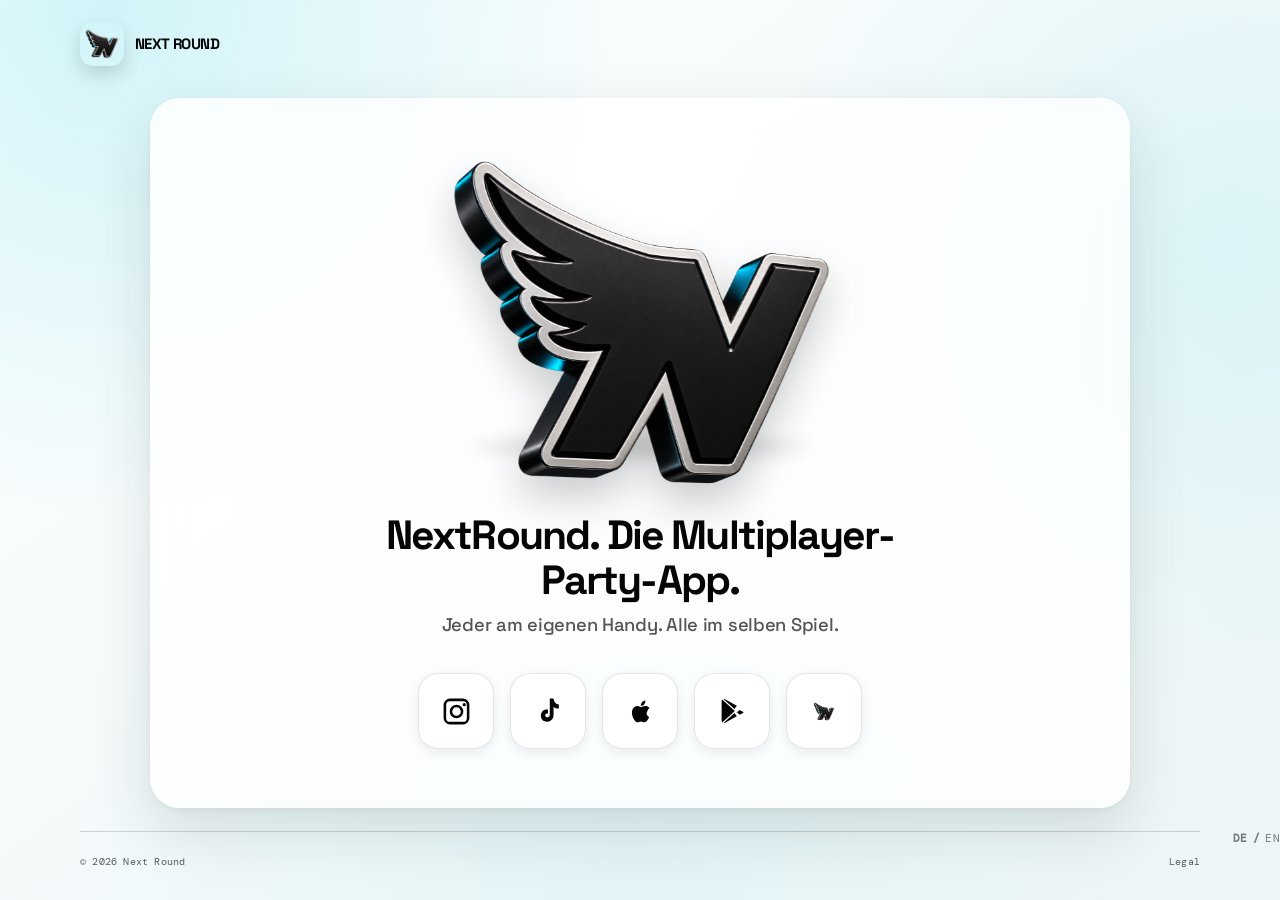
==== commit 088b9608: "Update index.html" ====
--- a/index.html
+++ b/index.html
@@ -3,7 +3,7 @@
 <head>
   <meta charset="utf-8">
   <meta name="viewport" content="width=device-width,initial-scale=1">
-  <meta name="theme-color" content="#ffffff">
+  <meta name="theme-color" content="#edf5f6">
 
   <title>NextRound. Die Multiplayer-Party-App.</title>
 
@@ -13,7 +13,10 @@
   >
 
   <meta property="og:title" content="NextRound. Die Multiplayer-Party-App.">
-  <meta property="og:description" content="Jeder am eigenen Handy. Alle im selben Spiel.">
+  <meta
+    property="og:description"
+    content="Jeder am eigenen Handy. Alle im selben Spiel."
+  >
   <meta property="og:type" content="website">
   <meta
     property="og:image"
@@ -23,152 +26,60 @@
 
   <meta name="twitter:card" content="summary_large_image">
   <meta name="twitter:title" content="NextRound. Die Multiplayer-Party-App.">
-  <meta name="twitter:description" content="Jeder am eigenen Handy. Alle im selben Spiel.">
+  <meta
+    name="twitter:description"
+    content="Jeder am eigenen Handy. Alle im selben Spiel."
+  >
   <meta
     name="twitter:image"
     content="https://ntjourney.github.io/C109D335-EFBE-4BED-9522-CA814AA267DD.png"
   >
 
-  <!-- Legal-Design zuerst, Startseiten-Design danach -->
+  <!-- styles.css: globaler Legal-Stil -->
+  <!-- home.css: nur Hero, Buttons und Startseiten-Elemente -->
   <link rel="stylesheet" href="styles.css">
   <link rel="stylesheet" href="home.css">
 
   <style>
-    /* Startseite in die Legal-Seiten-Struktur einbetten */
-    .homepage-main {
-      display: block;
-      min-height: auto;
-      padding-top: 18px;
-      padding-bottom: 18px;
-    }
-
-    .homepage-section {
-      display: flex;
-      min-height: calc(100vh - 190px);
-      flex-direction: column;
-      align-items: center;
-      justify-content: center;
-      text-align: center;
-    }
-
-    .homepage-section .hero-3d {
-      margin: 0 auto;
-    }
-
-    .claim {
-      margin: 14px auto 0;
-      line-height: 1.1;
-    }
-
-    .claim-main,
-    .claim-sub {
-      display: block;
-    }
-
-    .claim-main {
-      font-size: clamp(1.55rem, 3.2vw, 2.55rem);
-      font-weight: 700;
-      letter-spacing: -.045em;
-    }
-
-    .claim-sub {
-      margin-top: .55rem;
-      font-size: clamp(.95rem, 1.45vw, 1.15rem);
-      font-weight: 500;
-      letter-spacing: -.015em;
-      opacity: .68;
-    }
-
-    /* Zusätzliche Gestaltung für die Startseite */
-    .site {
-      min-height: 100vh;
-      background:
-        radial-gradient(circle at 12% 5%, rgba(102,220,232,.14), transparent 30%),
-        radial-gradient(circle at 86% 84%, rgba(24,174,187,.10), transparent 36%);
-    }
-
-    .site-header .header-inner {
-      width: min(100% - 40px, 1120px);
-    }
-
-    .brand {
-      text-decoration: none;
-    }
-
-    .brand-logo img {
-      display: block;
-      width: 32px;
-      height: 32px;
-      object-fit: contain;
-    }
-
-    .brand-name {
-      color: #050505;
-    }
-
-    .site-footer .footer-inner {
-      display: flex;
-      width: min(100% - 40px, 1120px);
-      flex-direction: column;
-      gap: 14px;
-    }
-
-    .footer-top {
-      display: flex;
-      width: 100%;
-      align-items: center;
-      justify-content: space-between;
-      gap: 18px;
-    }
-
-    .footer-links {
-      display: flex;
-      align-items: center;
-      gap: 16px;
-    }
-
-    .footer-links a {
-      text-decoration: none;
-      transition: color .18s ease;
-    }
-
-    .footer-links a:hover {
-      color: #168e99;
-      text-decoration: underline;
-      text-decoration-color: var(--cyan);
-    }
-
-    /* Sprachumschaltung */
+    /* Sprachumschaltung im Footer */
     .language-switch {
       display: flex;
       align-items: center;
       gap: 8px;
-      color: #050505;
-      font: 500 11px 'DM Mono', monospace;
+      font: 500 11px "DM Mono", monospace;
       letter-spacing: .04em;
       text-transform: uppercase;
     }
 
-    .language-switch .language-active,
-    .language-switch .language-separator {
-      color: #050505 !important;
-      font-weight: 700 !important;
+    .language-active,
+    .language-separator {
+      color: #050505;
+      font-weight: 700;
     }
 
     .language-switch a {
-      color: #777 !important;
-      font-weight: 400 !important;
+      color: #777;
+      font-weight: 400;
       text-decoration: none;
       transition: color .18s ease;
     }
 
     .language-switch a:hover {
-      color: #168e99 !important;
+      color: #168e99;
       text-decoration: underline;
-      text-decoration-color: var(--cyan);
-    }
-
-    /* Modal */
+      text-decoration-color: #66dce8;
+    }
+
+    /* Verhindert alte automatisch erzeugte Trenner */
+    .language-switch::before,
+    .language-switch::after,
+    .language-switch *::before,
+    .language-switch *::after {
+      content: none !important;
+      display: none !important;
+    }
+
+    /* Store-Modal */
     .store-modal[hidden] {
       display: none;
     }
@@ -182,7 +93,7 @@
     .store-modal__backdrop {
       position: absolute;
       inset: 0;
-      background: rgba(5,5,5,.42);
+      background: rgba(5, 5, 5, .42);
       backdrop-filter: blur(10px);
     }
 
@@ -191,13 +102,13 @@
       z-index: 1;
       top: 50%;
       left: 50%;
-      width: min(91vw,480px);
+      width: min(91vw, 480px);
       padding: 46px 34px 36px;
-      border: 1px solid rgba(0,0,0,.06);
+      border: 1px solid rgba(0, 0, 0, .06);
       border-radius: 30px;
-      background: rgba(255,255,255,.97);
-      box-shadow: 0 28px 80px rgba(0,0,0,.25);
-      transform: translate(-50%,-50%);
+      background: rgba(255, 255, 255, .97);
+      box-shadow: 0 28px 80px rgba(0, 0, 0, .25);
+      transform: translate(-50%, -50%);
       text-align: center;
     }
 
@@ -214,7 +125,14 @@
       background: #f1f1f1;
       color: #050505;
       font-size: 24px;
+      line-height: 1;
       cursor: pointer;
+      transition: transform .18s ease, background .18s ease;
+    }
+
+    .store-modal__close:hover {
+      background: #e7e7e7;
+      transform: scale(1.06);
     }
 
     .store-modal__logo {
@@ -223,20 +141,20 @@
       height: 120px;
       margin: 0 auto 24px;
       object-fit: contain;
-      filter: drop-shadow(0 14px 12px rgba(0,0,0,.22));
+      filter: drop-shadow(0 14px 12px rgba(0, 0, 0, .22));
     }
 
     .store-modal__kicker {
       margin: 0 0 10px;
       color: #35bccc;
-      font: 500 11px 'DM Mono', monospace;
+      font: 500 11px "DM Mono", monospace;
       letter-spacing: .14em;
     }
 
     .store-modal h2 {
       margin: 0;
       color: #050505;
-      font-size: clamp(28px,6vw,38px);
+      font-size: clamp(28px, 6vw, 38px);
       font-weight: 700;
       letter-spacing: -.055em;
       line-height: 1.04;
@@ -249,42 +167,7 @@
       line-height: 1.55;
     }
 
-    /* Keine automatisch erzeugten Trenner bei DE / EN */
-    .language-switch::before,
-    .language-switch::after,
-    .language-switch *::before,
-    .language-switch *::after {
-      content: none !important;
-      display: none !important;
-    }
-
-    @media (max-width: 600px) {
-      .homepage-main {
-        padding-top: 4px;
-      }
-
-      .homepage-section {
-        min-height: calc(100vh - 170px);
-      }
-
-      .site-header .header-inner,
-      .site-footer .footer-inner {
-        width: min(100% - 32px, 1120px);
-      }
-
-      .brand-logo img {
-        width: 27px;
-        height: 27px;
-      }
-
-      .footer-top {
-        gap: 12px;
-      }
-
-      .site-footer .footer-inner {
-        gap: 18px;
-      }
-
+    @media (max-width: 680px) {
       .store-modal__card {
         padding: 42px 24px 30px;
         border-radius: 26px;
@@ -405,21 +288,17 @@
 
     <footer class="site-footer">
       <div class="footer-inner">
-
-        <div class="footer-top">
-          <div>© <span id="year"></span> Next Round</div>
-
-          <div class="language-switch" aria-label="Sprache">
-            <span class="language-active">DE</span>
-            <span class="language-separator" aria-hidden="true">/</span>
-            <a href="en/index.html" lang="en">EN</a>
-          </div>
+        <div>© <span id="year"></span> Next Round</div>
+
+        <div class="language-switch" aria-label="Sprache">
+          <span class="language-active">DE</span>
+          <span class="language-separator" aria-hidden="true">/</span>
+          <a href="en/index.html" lang="en">EN</a>
         </div>
 
         <nav class="footer-links" aria-label="Rechtliches">
           <a href="legal.html">Legal</a>
         </nav>
-
       </div>
     </footer>
 
--- a/styles.css
+++ b/styles.css
@@ -89,20 +89,24 @@
 }
 
 .brand-logo {
-  display: block;
+  display: grid;
   width: 44px;
   height: 44px;
+  place-items: center;
   overflow: hidden;
   border: 0;
   border-radius: 13px;
-  background: url("C109D335-EFBE-4BED-9522-CA814AA267DD.png") center / contain no-repeat;
+  background: transparent;
   box-shadow: 0 8px 18px rgba(8, 25, 29, .16);
   font-size: 0;
 }
 
 
 .brand-logo img {
-  display: none;
+  display: block;
+  width: 100%;
+  height: 100%;
+  object-fit: contain;
 }
 
 .brand-text {
--- a/home.css
+++ b/home.css
@@ -1,83 +1,24 @@
-@import url('https://fonts.googleapis.com/css2?family=DM+Mono:wght@400;500&family=Space+Grotesk:wght@400;500;600;700&display=swap');
+/* home.css
+   Nur Startseiten-spezifische Elemente.
+   Hintergrund, Header und Footer kommen aus styles.css. */
 
-:root {
-  --cyan: #66dce8;
-  --black: #050505;
-  --line: #e7e7e7;
+.homepage-main {
+  display: flex;
+  min-height: 0;
+  align-items: center;
+  justify-content: center;
+  padding-top: 10px;
+  padding-bottom: 22px;
 }
 
-* {
-  box-sizing: border-box;
-}
-
-html,
-body {
-  min-height: 100%;
-  margin: 0;
-  background: #fff;
-}
-
-body {
-  color: var(--black);
-  font-family: 'Space Grotesk', Arial, sans-serif;
-}
-
-.page {
-  display: grid;
-  grid-template-rows: auto minmax(0, 1fr) auto;
-  height: 100svh;
-  min-height: 100svh;
-  overflow: hidden;
-}
-
-header,
-main,
-footer {
-  width: min(100%, 1440px);
-  margin: auto;
-}
-
-.site-header {
+.homepage-section {
   display: flex;
-  align-items: center;
-  justify-content: space-between;
-  padding: 28px clamp(24px, 5vw, 74px);
-}
-
-.brand {
-  font-size: 15px;
-  font-weight: 700;
-  letter-spacing: -.045em;
-  text-transform: uppercase;
-}
-
-.status {
-  display: flex;
-  align-items: center;
-  gap: 10px;
-  padding: 9px 15px 9px 13px;
-  border-radius: 999px;
-  background: var(--black);
-  color: #fff;
-  font: 11px 'DM Mono', monospace;
-  text-transform: uppercase;
-}
-
-.dot {
-  width: 9px;
-  height: 9px;
-  border-radius: 50%;
-  background: var(--cyan);
-  box-shadow: 0 0 13px rgba(102, 220, 232, .8);
-}
-
-main {
-  min-height: 0;
-  display: flex;
+  width: min(100%, 980px);
+  min-height: calc(100vh - 190px);
   flex-direction: column;
   align-items: center;
   justify-content: center;
-  padding: 10px clamp(20px, 5vw, 72px) 22px;
+  padding: clamp(24px, 4vw, 44px);
   text-align: center;
 }
 
@@ -88,7 +29,7 @@
   isolation: isolate;
 }
 
-.hero-3d:after {
+.hero-3d::after {
   position: absolute;
   z-index: -1;
   bottom: 11%;
@@ -99,7 +40,7 @@
   background: rgba(0, 0, 0, .16);
   filter: blur(17px);
   transform: translateX(-50%) scaleY(.48);
-  content: '';
+  content: "";
 }
 
 #logo3d,
@@ -112,11 +53,32 @@
 
 .claim {
   max-width: 590px;
-  margin: 2px auto 22px;
+  margin: 14px auto 0;
+  color: var(--black);
   font-size: clamp(19px, 2.1vw, 25px);
   font-weight: 500;
   letter-spacing: -.025em;
   line-height: 1.4;
+}
+
+.claim-main,
+.claim-sub {
+  display: block;
+}
+
+.claim-main {
+  font-size: clamp(1.55rem, 3.2vw, 2.55rem);
+  font-weight: 700;
+  letter-spacing: -.045em;
+  line-height: 1.1;
+}
+
+.claim-sub {
+  margin-top: .55rem;
+  font-size: clamp(.95rem, 1.45vw, 1.15rem);
+  font-weight: 500;
+  letter-spacing: -.015em;
+  opacity: .68;
 }
 
 .icon-row {
@@ -124,6 +86,7 @@
   flex-wrap: wrap;
   justify-content: center;
   gap: 16px;
+  margin-top: 36px;
 }
 
 .icon-button {
@@ -133,9 +96,10 @@
   height: 76px;
   border: 1px solid var(--line);
   border-radius: 20px;
-  background: #fff;
+  background: rgba(255, 255, 255, .82);
+  box-shadow: 0 4px 12px rgba(0, 0, 0, .07);
   color: var(--black);
-  box-shadow: 0 4px 12px rgba(0, 0, 0, .07);
+  cursor: pointer;
   transition: transform .18s ease, box-shadow .18s ease;
 }
 
@@ -155,72 +119,22 @@
   height: 32px;
 }
 
-.site-footer {
-  display: flex;
-  align-items: center;
-  justify-content: space-between;
-  gap: 18px;
-  margin-top: auto;
-  padding: 20px clamp(24px, 5vw, 74px) 22px;
-  border-top: 1px solid var(--line);
-  font: 11px 'DM Mono', monospace;
-}
-
-.site-footer nav {
-  display: flex;
-  flex-wrap: wrap;
-  justify-content: flex-end;
-  gap: 16px;
-}
-
-.site-footer a {
-  color: var(--black);
-  text-decoration: none;
-}
-
-.site-footer a:hover {
-  text-decoration: underline;
-}
-
-@media (max-width: 600px) {
-  .page {
-    height: auto;
-    min-height: 100svh;
-    overflow: visible;
-  }
-
-  .site-header {
-    padding-top: 22px;
+@media (max-width: 680px) {
+  .homepage-main {
+    padding-top: 4px;
     padding-bottom: 20px;
   }
 
-  .brand {
-    font-size: 14px;
-  }
-
-  .status {
-    gap: 8px;
-    padding: 8px 12px;
-    font-size: 10px;
-  }
-
-  .dot {
-    width: 8px;
-    height: 8px;
-  }
-
-  main {
-    justify-content: flex-start;
-    min-height: 100svh;
-        padding-top: 8px;
-        padding-bottom: 40px;
+  .homepage-section {
+    min-height: calc(100svh - 165px);
+    padding: 18px 0 26px;
   }
 
   .hero-3d {
     height: clamp(300px, 92vw, 410px);
   }
 
-  .hero-3d:after {
+  .hero-3d::after {
     bottom: 9%;
     width: 210px;
   }
@@ -228,12 +142,12 @@
   .claim {
     max-width: 400px;
     margin-top: 0;
-    margin-bottom: 29px;
     font-size: clamp(18px, 5.1vw, 22px);
   }
 
   .icon-row {
     gap: 11px;
+    margin-top: 34px;
   }
 
   .icon-button {
@@ -251,17 +165,4 @@
     width: 29px;
     height: 32px;
   }
-
-  .site-footer {
-    flex-direction: column;
-    align-items: flex-start;
-    margin-top: 0px;
-    padding-top: 40px;
-    padding-bottom: 26px;
-  }
-
-  .site-footer nav {
-    justify-content: flex-start;
-    gap: 12px;
-  }
 }
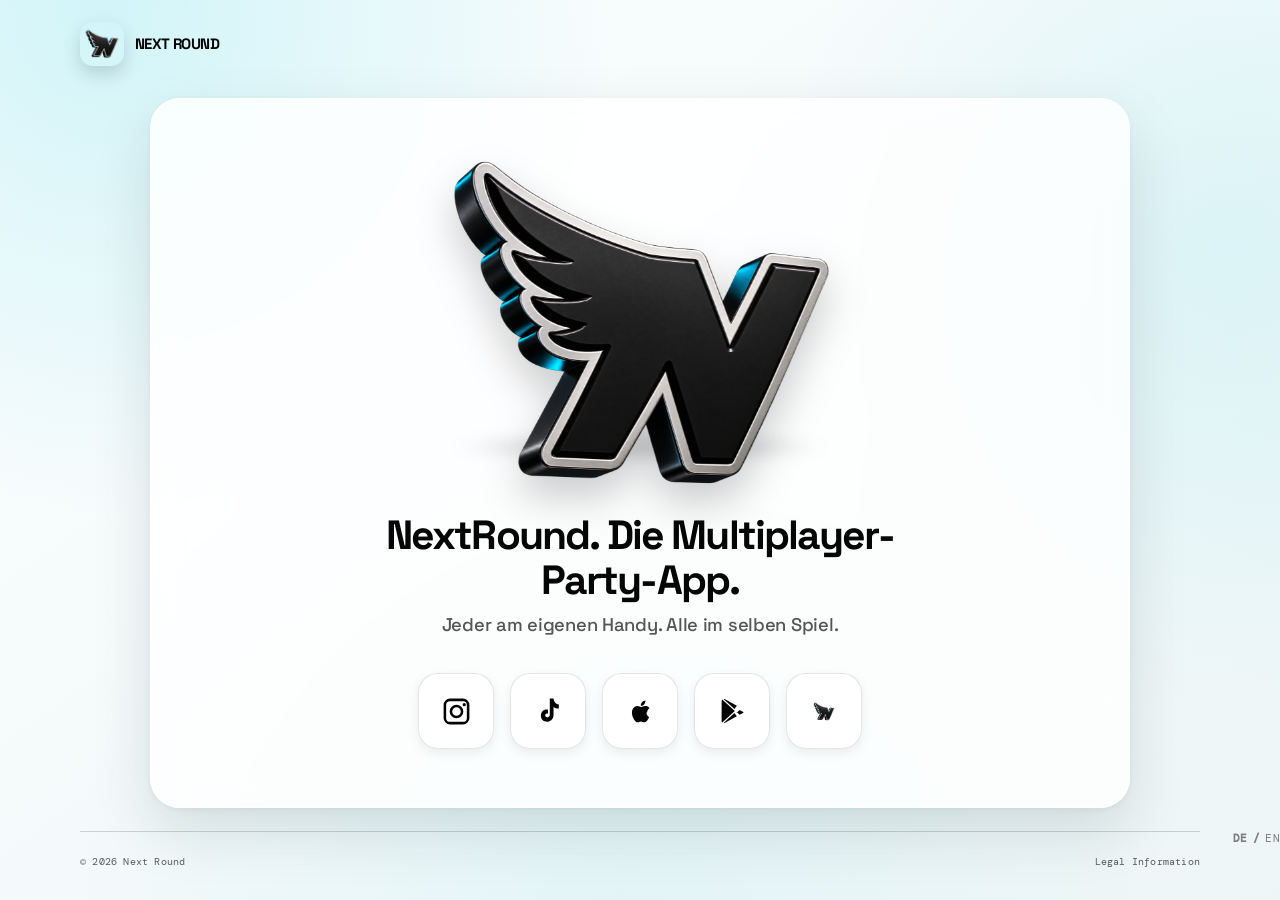
==== commit d0d217da: "Update index.html" ====
--- a/index.html
+++ b/index.html
@@ -297,7 +297,7 @@
         </div>
 
         <nav class="footer-links" aria-label="Rechtliches">
-          <a href="legal.html">Legal</a>
+          <a href="legal.html">Legal Information</a>
         </nav>
       </div>
     </footer>
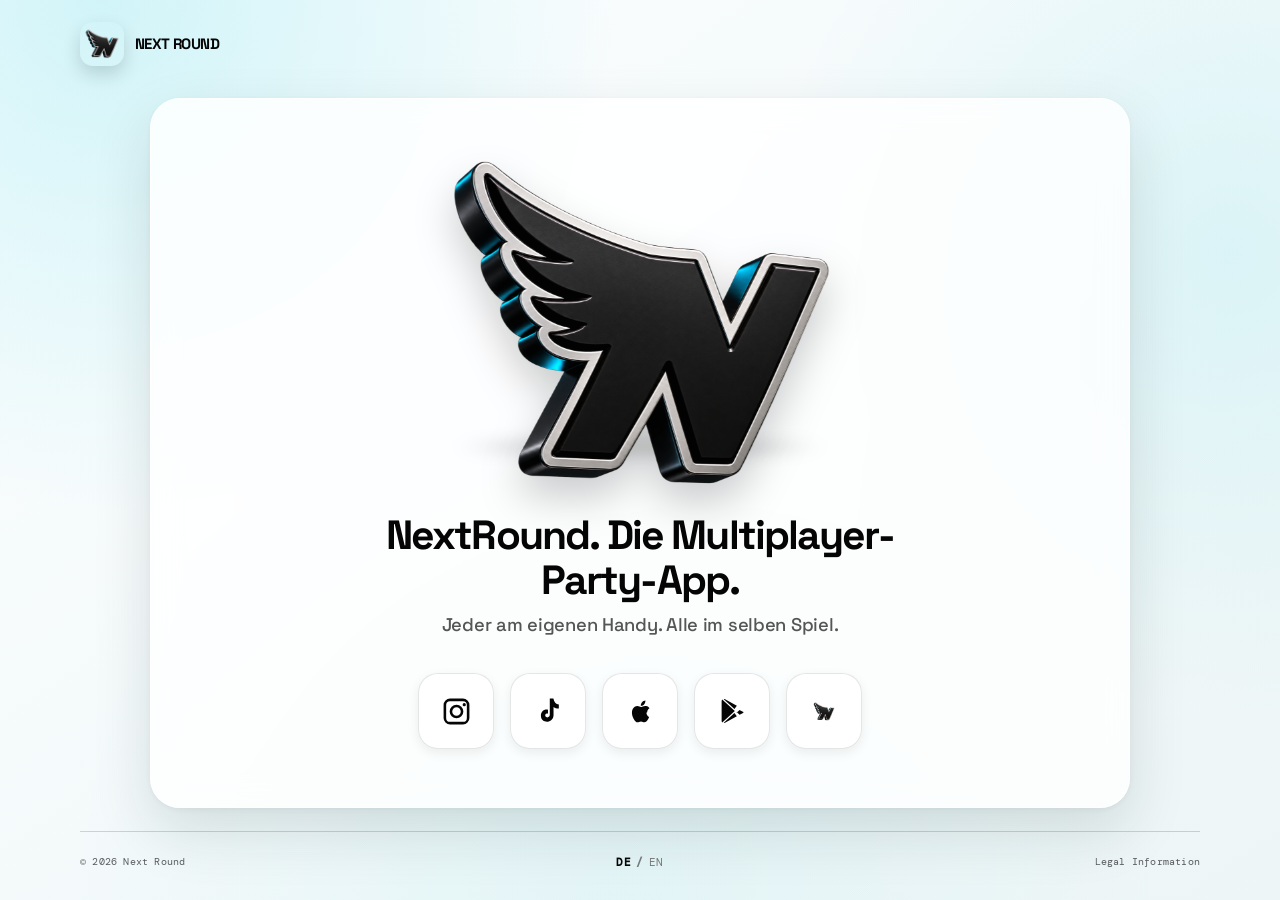
==== commit 21b62d0b: "Update index.html" ====
--- a/index.html
+++ b/index.html
@@ -269,7 +269,7 @@
 
           <a
             class="icon-button"
-            href="https://next-round-f1d727ea.base44.app/"
+            href="https://nextround.website/"
             target="_blank"
             rel="noopener"
             aria-label="NextRound Web-App öffnen"
--- a/styles.css
+++ b/styles.css
@@ -373,6 +373,3 @@
     gap: 10px;
   }
 }
-
-
-
--- a/home.css
+++ b/home.css
@@ -166,3 +166,75 @@
     height: 32px;
   }
 }
+
+/* Verhindert nachträgliche Footer-Positionsüberschreibungen */
+.site-footer .footer-inner {
+  display: flex !important;
+  flex-direction: column !important;
+  align-items: flex-start !important;
+  gap: 14px !important;
+}
+
+.site-footer .language-switch {
+  position: static !important;
+  inset: auto !important;
+  display: flex !important;
+  align-items: center !important;
+  margin: 0 !important;
+  transform: none !important;
+}
+
+.site-footer .footer-top {
+  flex-direction: column !important;
+  align-items: flex-start !important;
+  justify-content: flex-start !important;
+}
+
+/* Desktop: gleicher Footer-Aufbau wie Englisch */
+@media (min-width: 681px) {
+  .site-footer .footer-inner {
+    display: grid !important;
+    grid-template-columns: 1fr auto 1fr !important;
+    align-items: center !important;
+    gap: 0 !important;
+  }
+
+  .site-footer .footer-inner > :first-child {
+    grid-column: 1;
+    justify-self: start;
+  }
+
+  .site-footer .language-switch {
+    grid-column: 2;
+    justify-self: center;
+  }
+
+    .site-footer .footer-links {
+    grid-column: 3;
+    justify-self: end;
+  }
+}
+
+/* Aktive Sprache: Deutsch immer tiefschwarz und fett */
+html body .site-footer .footer-inner .language-switch span.language-active,
+html body .site-footer .footer-inner .language-switch a.language-active,
+html body .site-footer .footer-inner .language-switch [aria-current="page"] {
+  color: #050505 !important;
+  font-weight: 700 !important;
+  opacity: 1 !important;
+  text-decoration: none !important;
+}
+
+/* Inaktive Sprache bleibt grau */
+html body .site-footer .footer-inner .language-switch a:not(.language-active) {
+  color: #777 !important;
+  font-weight: 400 !important;
+  opacity: 1 !important;
+}
+/* Deutsche Seite: erstes Element ist DE und immer aktiv */
+.site-footer .language-switch > :first-child {
+  color: #000 !important;
+  font-weight: 700 !important;
+  opacity: 1 !important;
+  text-decoration: none !important;
+}
